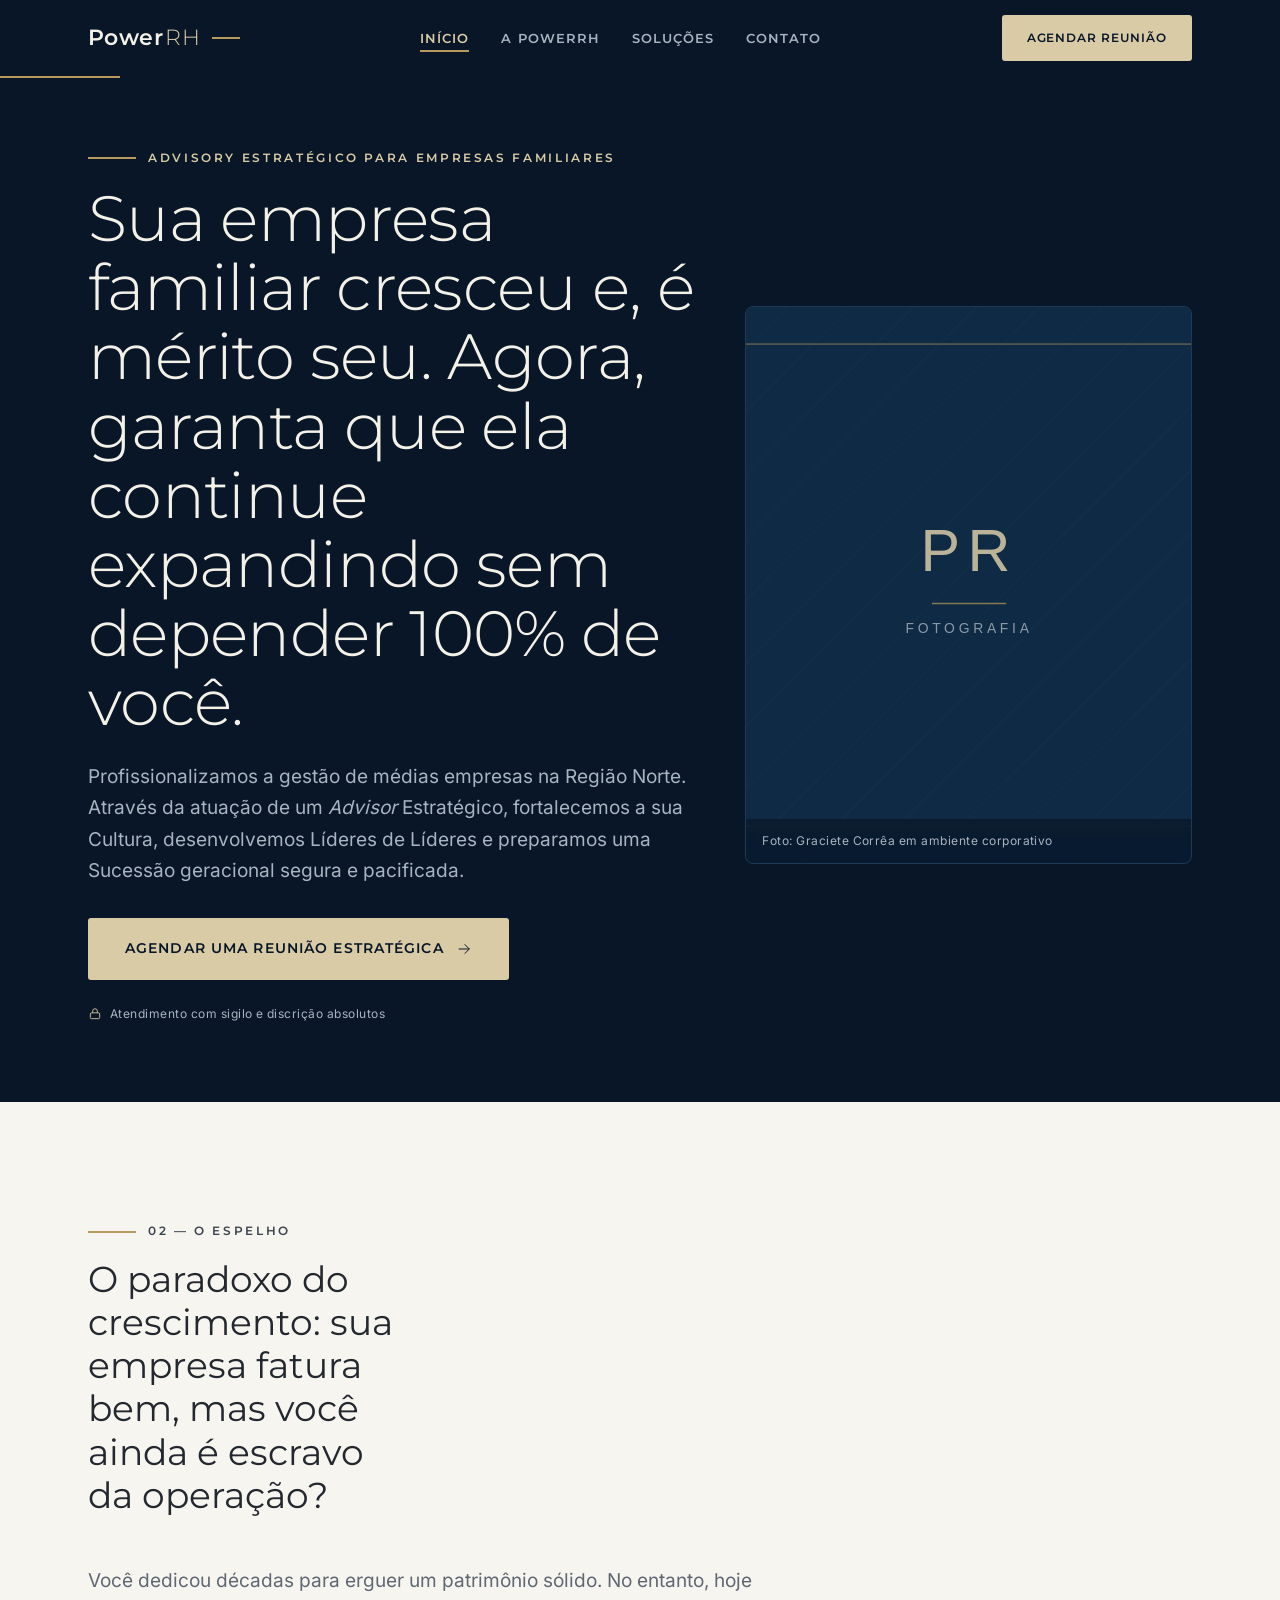
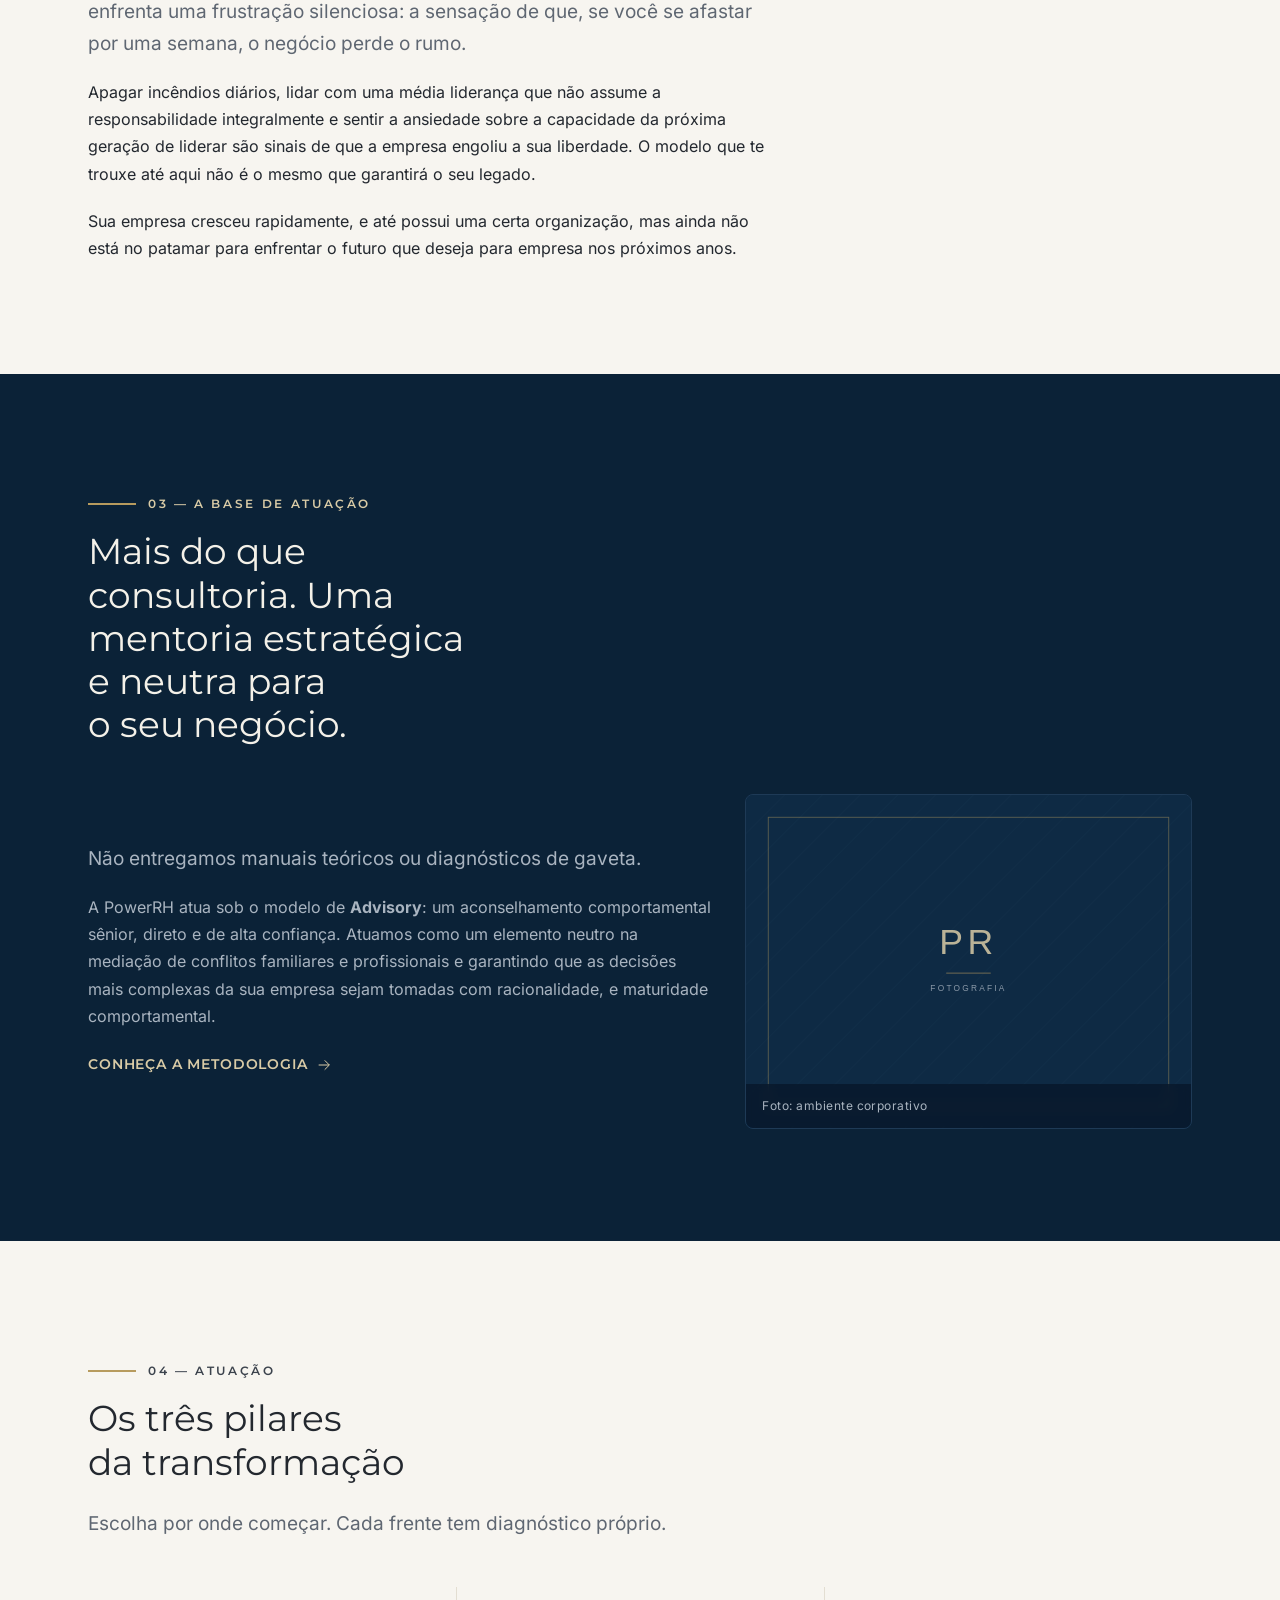
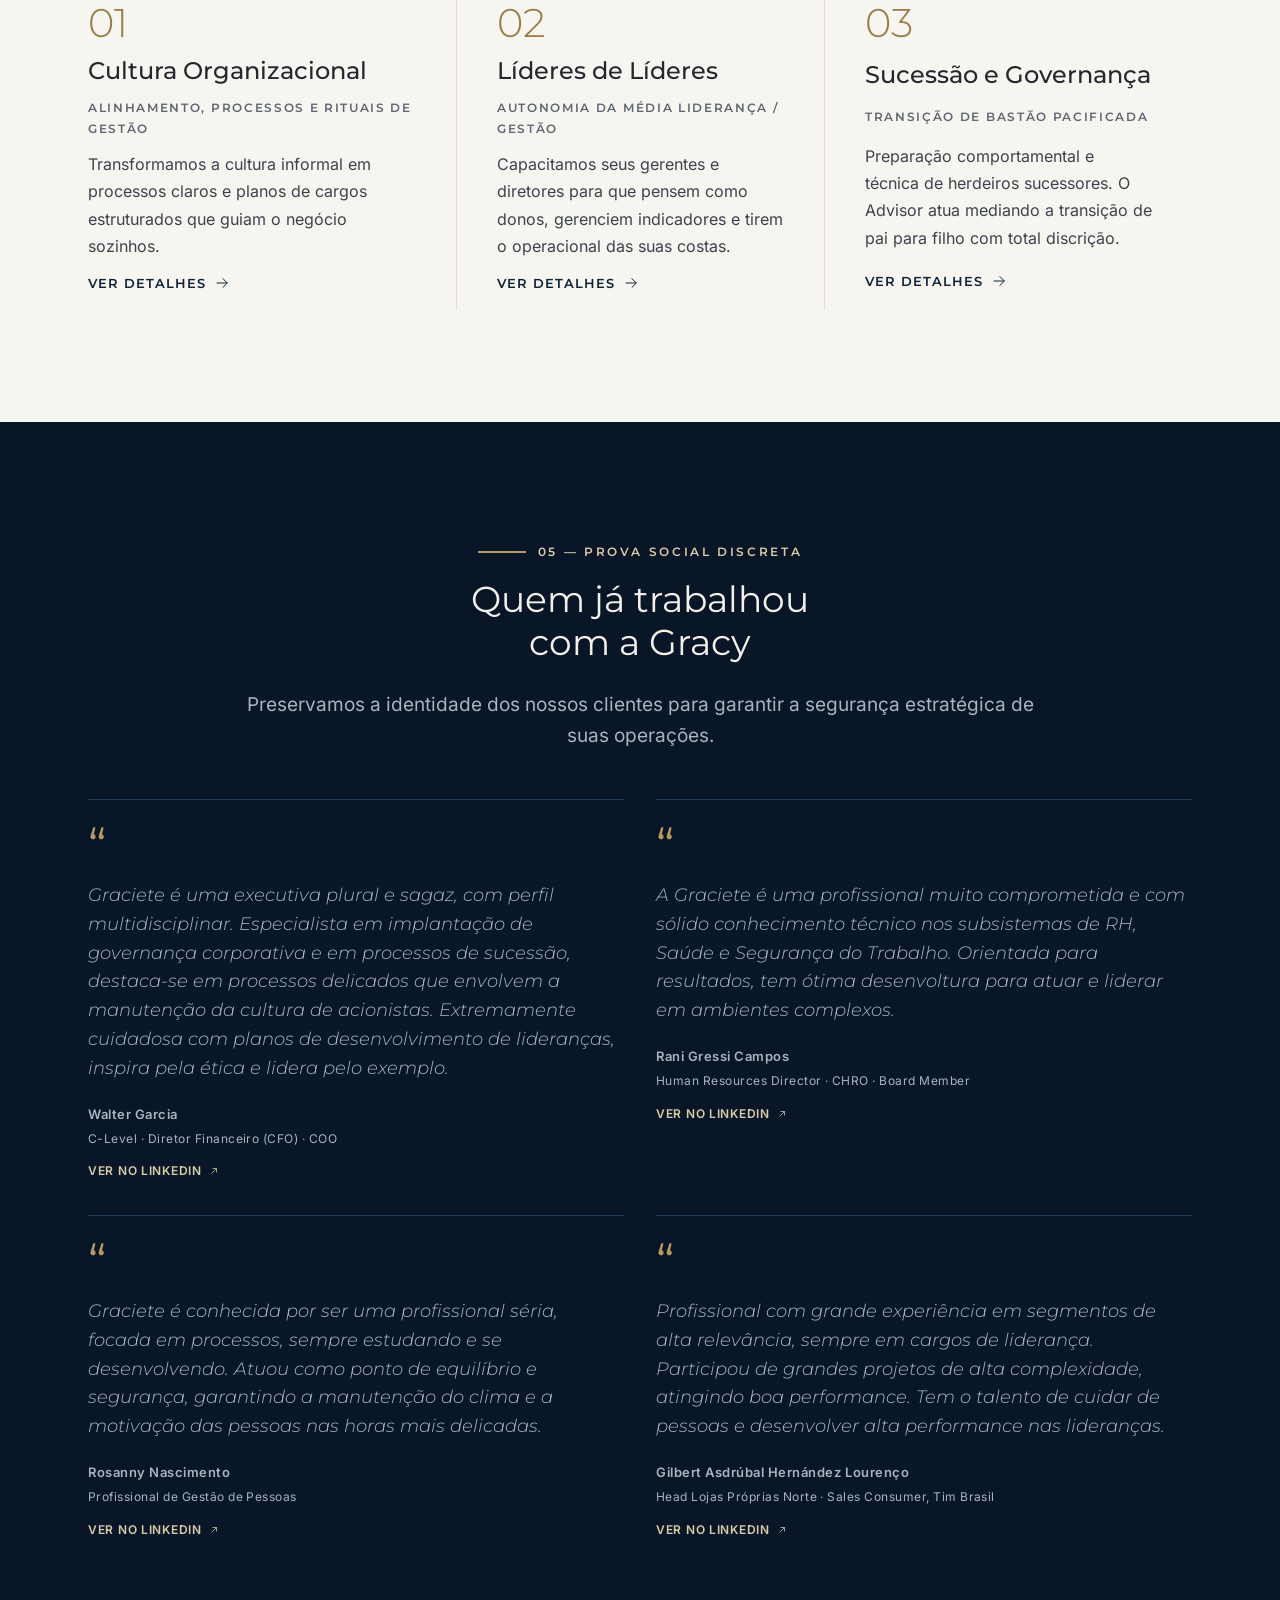
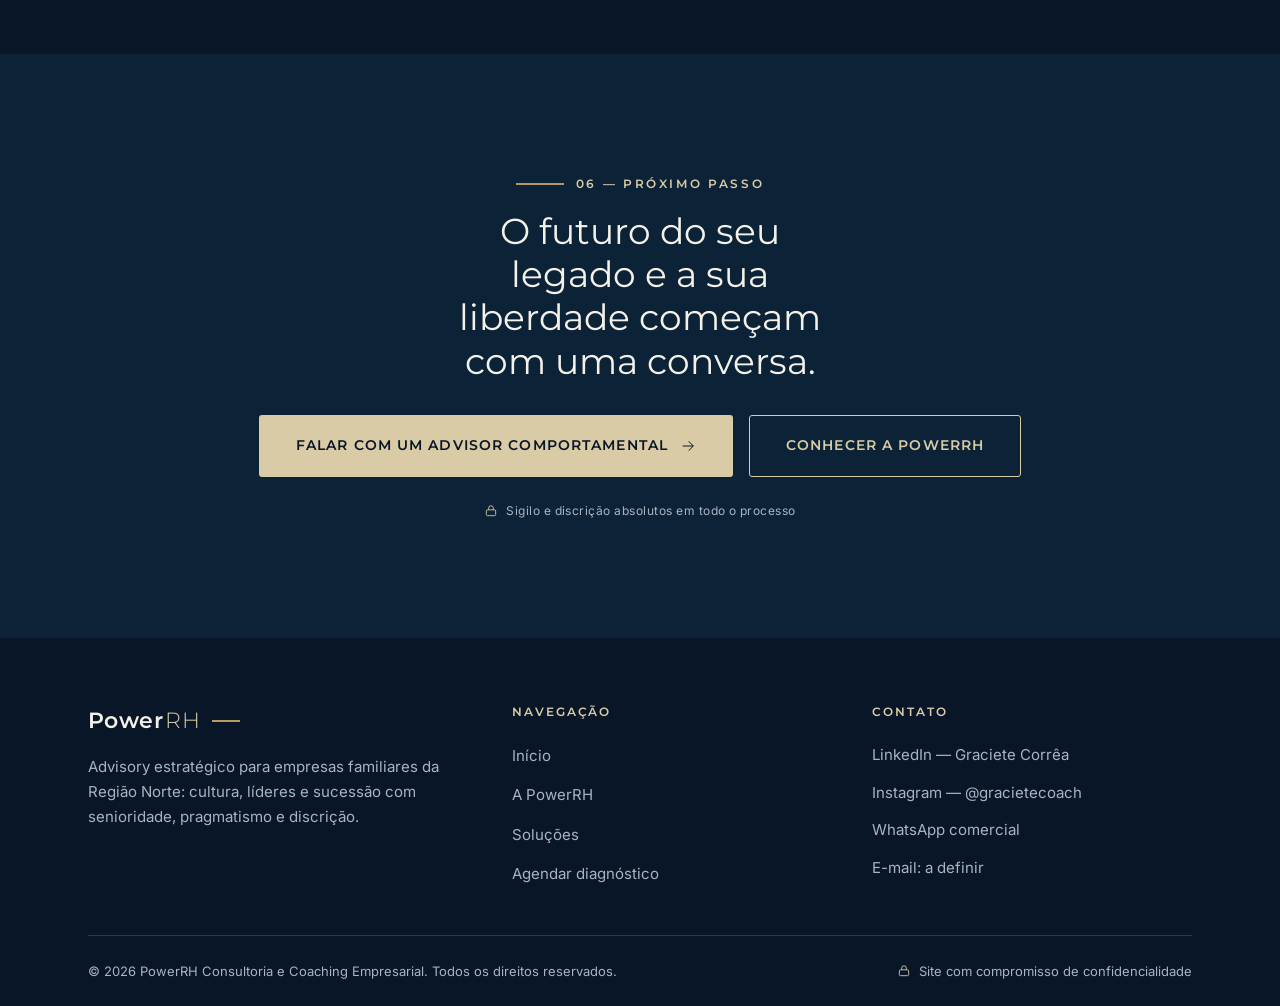
==== index.html @ 2099dff5 "Site PowerRH (Gracy): 4 páginas HTML/CSS/JS + design system + fontes auto-hospedadas" ====
<!DOCTYPE html>
<html lang="pt-BR">
<head>
  <meta charset="UTF-8">
  <meta name="viewport" content="width=device-width, initial-scale=1.0">
  <title>PowerRH Consultoria — Advisory estratégico para empresas familiares do Norte</title>
  <meta name="description" content="Profissionalizamos a gestão de médias empresas familiares na Região Norte: cultura organizacional, líderes de líderes e sucessão geracional segura. Agende uma Reunião Estratégica de Diagnóstico.">
  <meta property="og:type" content="website">
  <meta property="og:title" content="PowerRH Consultoria — Advisory estratégico para empresas familiares">
  <meta property="og:description" content="Sua empresa familiar cresceu. Mérito seu. Agora garanta que ela continue expandindo sem depender 100% de você.">
  <!-- TODO: og:image — usar URL absoluta da foto oficial quando a Gracy enviar o material -->
  <link rel="stylesheet" href="css/style.css">
  <link rel="icon" href="assets/foto-placeholder.svg" type="image/svg+xml">
  <!-- TODO: favicon oficial da PowerRH quando a Gracy enviar a logo -->
</head>
<body>
  <a class="skip-link" href="#conteudo">Pular para o conteúdo</a>

  <!-- ================= NAVBAR ================= -->
  <header class="navbar" id="navbar">
    <div class="container navbar__inner">
      <a href="index.html" class="wordmark" aria-label="PowerRH Consultoria — início">
        Power<span class="wordmark__suffix">RH</span><span class="wordmark__rule" aria-hidden="true"></span>
        <!-- TODO: substituir wordmark tipográfico pela logo oficial da PowerRH (SVG/PNG) -->
      </a>
      <nav aria-label="Navegação principal">
        <ul class="navbar__links">
          <li><a href="index.html" aria-current="page">Início</a></li>
          <li><a href="a-powerrh.html">A PowerRH</a></li>
          <li><a href="solucoes.html">Soluções</a></li>
          <li><a href="diagnostico.html">Contato</a></li>
        </ul>
      </nav>
      <a href="diagnostico.html" class="btn btn--primary-on-dark navbar__cta">Agendar reunião</a>
      <button class="navbar__toggle" aria-expanded="false" aria-controls="drawer" aria-label="Abrir menu">
        <svg viewBox="0 0 24 24" fill="none" stroke="currentColor" stroke-width="1.5" aria-hidden="true">
          <line x1="3" y1="7" x2="21" y2="7"/><line x1="3" y1="12" x2="21" y2="12"/><line x1="3" y1="17" x2="21" y2="17"/>
        </svg>
      </button>
    </div>
  </header>

  <!-- Drawer mobile -->
  <div class="drawer__overlay" id="drawer-overlay"></div>
  <aside class="drawer" id="drawer" aria-label="Menu mobile">
    <button class="drawer__close" aria-label="Fechar menu">
      <svg viewBox="0 0 24 24" fill="none" stroke="currentColor" stroke-width="1.5" aria-hidden="true">
        <line x1="5" y1="5" x2="19" y2="19"/><line x1="19" y1="5" x2="5" y2="19"/>
      </svg>
    </button>
    <nav aria-label="Navegação mobile">
      <ul>
        <li><a href="index.html" aria-current="page">Início</a></li>
        <li><a href="a-powerrh.html">A PowerRH</a></li>
        <li><a href="solucoes.html">Soluções</a></li>
        <li><a href="diagnostico.html">Contato</a></li>
      </ul>
    </nav>
    <a href="diagnostico.html" class="btn btn--primary-on-dark drawer__cta">Agendar uma Reunião Estratégica</a>
  </aside>

  <main id="conteudo">
    <!-- ================= 1. HERO ================= -->
    <section class="hero on-dark" aria-labelledby="hero-title">
      <div class="container">
        <div class="grid grid--7-5">
          <div>
            <p class="eyebrow reveal">Advisory estratégico para empresas familiares</p>
            <h1 class="display hero__title reveal" id="hero-title">Sua empresa familiar cresceu e, é mérito seu. Agora, garanta que ela continue expandindo sem depender 100% de você.</h1>
            <p class="hero__sub reveal">Profissionalizamos a gestão de médias empresas na Região Norte. Através da atuação de um <em>Advisor</em> Estratégico, fortalecemos a sua Cultura, desenvolvemos Líderes de Líderes e preparamos uma Sucessão geracional segura e pacificada.</p>
            <div class="hero__cta-row reveal">
              <a href="diagnostico.html" class="btn btn--primary">Agendar uma Reunião Estratégica
                <svg class="btn__arrow" width="16" height="16" viewBox="0 0 24 24" fill="none" stroke="currentColor" stroke-width="1.5" aria-hidden="true"><line x1="4" y1="12" x2="20" y2="12"/><polyline points="13 5 20 12 13 19"/></svg>
              </a>
            </div>
            <p class="hero__seal-note reveal">
              <svg viewBox="0 0 24 24" fill="none" stroke-width="1.5" aria-hidden="true"><rect x="4" y="10" width="16" height="10" rx="2"/><path d="M8 10V7a4 4 0 0 1 8 0v3"/></svg>
              Atendimento com sigilo e discrição absolutos
            </p>
          </div>
          <div class="reveal">
            <!-- TODO: foto real da Gracy em ambiente corporativo (retrato profissional, alta resolução) -->
            <figure class="photo-placeholder photo-placeholder--portrait">
              <img src="assets/foto-placeholder.svg" alt="Espaço reservado para a foto profissional da Graciete Corrêa">
              <figcaption class="photo-placeholder__caption">Foto: Graciete Corrêa em ambiente corporativo</figcaption>
            </figure>
          </div>
        </div>
      </div>
    </section>

    <!-- ================= 2. O ESPELHO ================= -->
    <section class="section section--light" aria-labelledby="espelho-title">
      <div class="container">
        <div class="section-header reveal">
          <p class="eyebrow">02 — O espelho</p>
          <h2 class="h2" id="espelho-title">O paradoxo do crescimento: sua empresa fatura bem, mas você ainda é escravo da operação?</h2>
        </div>
        <div class="prose reveal">
          <p class="lead">Você dedicou décadas para erguer um patrimônio sólido. No entanto, hoje enfrenta uma frustração silenciosa: a sensação de que, se você se afastar por uma semana, o negócio perde o rumo.</p>
          <p>Apagar incêndios diários, lidar com uma média liderança que não assume a responsabilidade integralmente e sentir a ansiedade sobre a capacidade da próxima geração de liderar são sinais de que a empresa engoliu a sua liberdade. O modelo que te trouxe até aqui não é o mesmo que garantirá o seu legado.</p>
          <p>Sua empresa cresceu rapidamente, e até possui uma certa organização, mas ainda não está no patamar para enfrentar o futuro que deseja para empresa nos próximos anos.</p>
        </div>
      </div>
    </section>

    <!-- ================= 3. O PAPEL DO ADVISOR ================= -->
    <section class="section section--dark on-dark" aria-labelledby="advisor-title">
      <div class="container">
        <div class="section-header reveal">
          <p class="eyebrow">03 — A base de atuação</p>
          <h2 class="h2" id="advisor-title">Mais do que consultoria. Uma mentoria estratégica e neutra para o seu negócio.</h2>
        </div>
        <div class="grid grid--7-5">
          <div class="prose reveal">
            <p class="lead">Não entregamos manuais teóricos ou diagnósticos de gaveta.</p>
            <p>A PowerRH atua sob o modelo de <strong>Advisory</strong>: um aconselhamento comportamental sênior, direto e de alta confiança. Atuamos como um elemento neutro na mediação de conflitos familiares e profissionais e garantindo que as decisões mais complexas da sua empresa sejam tomadas com racionalidade, e maturidade comportamental.</p>
            <p class="mt-32"><a href="a-powerrh.html#metodologia" class="link-arrow">Conheça a metodologia
              <svg width="16" height="16" viewBox="0 0 24 24" fill="none" stroke="currentColor" stroke-width="1.5" aria-hidden="true"><line x1="4" y1="12" x2="20" y2="12"/><polyline points="13 5 20 12 13 19"/></svg></a></p>
          </div>
          <div class="reveal">
            <!-- TODO: foto institucional (ambiente corporativo real e sóbrio — escritório, sala de reunião) -->
            <figure class="photo-placeholder">
              <img src="assets/foto-placeholder.svg" alt="Espaço reservado para fotografia de ambiente corporativo">
              <figcaption class="photo-placeholder__caption">Foto: ambiente corporativo</figcaption>
            </figure>
          </div>
        </div>
      </div>
    </section>

    <!-- ================= 4. OS TRÊS PILARES ================= -->
    <section class="section section--light" aria-labelledby="pilares-title">
      <div class="container">
        <div class="section-header reveal">
          <p class="eyebrow">04 — Atuação</p>
          <h2 class="h2" id="pilares-title">Os três pilares da transformação</h2>
          <p class="lead">Escolha por onde começar. Cada frente tem diagnóstico próprio.</p>
        </div>
        <div class="pillars reveal">
          <a class="pillar" href="solucoes.html#pilar-1">
            <span class="pillar__num" aria-hidden="true">01</span>
            <h3 class="h3 pillar__title">Cultura Organizacional</h3>
            <p class="pillar__subtitle">Alinhamento, processos e rituais de gestão</p>
            <p class="pillar__text">Transformamos a cultura informal em processos claros e planos de cargos estruturados que guiam o negócio sozinhos.</p>
            <span class="pillar__link">Ver detalhes
              <svg viewBox="0 0 24 24" fill="none" stroke="currentColor" stroke-width="1.5" aria-hidden="true"><line x1="4" y1="12" x2="20" y2="12"/><polyline points="13 5 20 12 13 19"/></svg></span>
          </a>
          <a class="pillar" href="solucoes.html#pilar-2">
            <span class="pillar__num" aria-hidden="true">02</span>
            <h3 class="h3 pillar__title">Líderes de Líderes</h3>
            <p class="pillar__subtitle">Autonomia da média liderança / gestão</p>
            <p class="pillar__text">Capacitamos seus gerentes e diretores para que pensem como donos, gerenciem indicadores e tirem o operacional das suas costas.</p>
            <span class="pillar__link">Ver detalhes
              <svg viewBox="0 0 24 24" fill="none" stroke="currentColor" stroke-width="1.5" aria-hidden="true"><line x1="4" y1="12" x2="20" y2="12"/><polyline points="13 5 20 12 13 19"/></svg></span>
          </a>
          <a class="pillar" href="solucoes.html#pilar-3">
            <span class="pillar__num" aria-hidden="true">03</span>
            <h3 class="h3 pillar__title">Sucessão e Governança</h3>
            <p class="pillar__subtitle">Transição de bastão pacificada</p>
            <p class="pillar__text">Preparação comportamental e técnica de herdeiros sucessores. O Advisor atua mediando a transição de pai para filho com total discrição.</p>
            <span class="pillar__link">Ver detalhes
              <svg viewBox="0 0 24 24" fill="none" stroke="currentColor" stroke-width="1.5" aria-hidden="true"><line x1="4" y1="12" x2="20" y2="12"/><polyline points="13 5 20 12 13 19"/></svg></span>
          </a>
        </div>
      </div>
    </section>

    <!-- ================= 5. PROVA SOCIAL DISCRETA ================= -->
    <section class="section section--darker on-dark" aria-labelledby="prova-title">
      <div class="container">
        <div class="section-header section-header--center reveal">
          <p class="eyebrow">05 — Prova social discreta</p>
          <h2 class="h2" id="prova-title">Quem já trabalhou com a Gracy</h2>
          <p class="lead">Preservamos a identidade dos nossos clientes para garantir a segurança estratégica de suas operações.</p>
        </div>
        <div class="testimonials reveal">
          <blockquote class="testimonial">
            <span class="testimonial__mark" aria-hidden="true">&ldquo;</span>
            <p class="testimonial__text">Graciete é uma executiva plural e sagaz, com perfil multidisciplinar. Especialista em implantação de governança corporativa e em processos de sucessão, destaca-se em processos delicados que envolvem a manutenção da cultura de acionistas. Extremamente cuidadosa com planos de desenvolvimento de lideranças, inspira pela ética e lidera pelo exemplo.</p>
            <footer>
              <p class="testimonial__author">Walter Garcia</p>
              <p class="testimonial__role">C-Level · Diretor Financeiro (CFO) · COO</p>
              <a class="testimonial__link" href="https://www.linkedin.com/in/walternavesgarcia/" target="_blank" rel="noopener">Ver no LinkedIn
                <svg width="12" height="12" viewBox="0 0 24 24" fill="none" stroke="currentColor" stroke-width="1.5" aria-hidden="true"><path d="M7 17L17 7M9 7h8v8"/></svg></a>
            </footer>
          </blockquote>
          <blockquote class="testimonial">
            <span class="testimonial__mark" aria-hidden="true">&ldquo;</span>
            <p class="testimonial__text">A Graciete é uma profissional muito comprometida e com sólido conhecimento técnico nos subsistemas de RH, Saúde e Segurança do Trabalho. Orientada para resultados, tem ótima desenvoltura para atuar e liderar em ambientes complexos.</p>
            <footer>
              <p class="testimonial__author">Rani Gressi Campos</p>
              <p class="testimonial__role">Human Resources Director · CHRO · Board Member</p>
              <a class="testimonial__link" href="https://www.linkedin.com/in/rani-gressi-campos/pt/" target="_blank" rel="noopener">Ver no LinkedIn
                <svg width="12" height="12" viewBox="0 0 24 24" fill="none" stroke="currentColor" stroke-width="1.5" aria-hidden="true"><path d="M7 17L17 7M9 7h8v8"/></svg></a>
            </footer>
          </blockquote>
          <blockquote class="testimonial">
            <span class="testimonial__mark" aria-hidden="true">&ldquo;</span>
            <p class="testimonial__text">Graciete é conhecida por ser uma profissional séria, focada em processos, sempre estudando e se desenvolvendo. Atuou como ponto de equilíbrio e segurança, garantindo a manutenção do clima e a motivação das pessoas nas horas mais delicadas.</p>
            <footer>
              <p class="testimonial__author">Rosanny Nascimento</p>
              <p class="testimonial__role">Profissional de Gestão de Pessoas</p>
              <a class="testimonial__link" href="https://www.linkedin.com/in/rosannynascimento/" target="_blank" rel="noopener">Ver no LinkedIn
                <svg width="12" height="12" viewBox="0 0 24 24" fill="none" stroke="currentColor" stroke-width="1.5" aria-hidden="true"><path d="M7 17L17 7M9 7h8v8"/></svg></a>
            </footer>
          </blockquote>
          <blockquote class="testimonial">
            <span class="testimonial__mark" aria-hidden="true">&ldquo;</span>
            <p class="testimonial__text">Profissional com grande experiência em segmentos de alta relevância, sempre em cargos de liderança. Participou de grandes projetos de alta complexidade, atingindo boa performance. Tem o talento de cuidar de pessoas e desenvolver alta performance nas lideranças.</p>
            <footer>
              <p class="testimonial__author">Gilbert Asdrúbal Hernández Lourenço</p>
              <p class="testimonial__role">Head Lojas Próprias Norte · Sales Consumer, Tim Brasil</p>
              <a class="testimonial__link" href="https://www.linkedin.com/in/gilbert-asdr%C3%BAbal-hern%C3%A1ndez-louren%C3%A7o-9a3354131/" target="_blank" rel="noopener">Ver no LinkedIn
                <svg width="12" height="12" viewBox="0 0 24 24" fill="none" stroke="currentColor" stroke-width="1.5" aria-hidden="true"><path d="M7 17L17 7M9 7h8v8"/></svg></a>
            </footer>
          </blockquote>
        </div>
        <!-- TODO: depoimentos usados com autorização da Gracy (confirmar no briefing quais podem ir ao ar) -->
      </div>
    </section>

    <!-- ================= 6. CTA FINAL ================= -->
    <section class="section section--dark on-dark" aria-labelledby="cta-title">
      <div class="container">
        <div class="cta-final reveal">
          <p class="eyebrow">06 — Próximo passo</p>
          <h2 class="h2" id="cta-title">O futuro do seu legado e a sua liberdade começam com uma conversa.</h2>
          <div class="cta-final__actions">
            <a href="diagnostico.html" class="btn btn--primary">Falar com um Advisor Comportamental
              <svg class="btn__arrow" width="16" height="16" viewBox="0 0 24 24" fill="none" stroke="currentColor" stroke-width="1.5" aria-hidden="true"><line x1="4" y1="12" x2="20" y2="12"/><polyline points="13 5 20 12 13 19"/></svg>
            </a>
            <a href="a-powerrh.html" class="btn btn--secondary">Conhecer a PowerRH</a>
          </div>
          <p class="cta-final__seal-note">
            <svg viewBox="0 0 24 24" fill="none" stroke-width="1.5" aria-hidden="true"><rect x="4" y="10" width="16" height="10" rx="2"/><path d="M8 10V7a4 4 0 0 1 8 0v3"/></svg>
            Sigilo e discrição absolutos em todo o processo
          </p>
        </div>
      </div>
    </section>
  </main>

  <!-- ================= FOOTER ================= -->
  <footer class="footer">
    <div class="container">
      <div class="footer__grid">
        <div class="footer__brand">
          <a href="index.html" class="wordmark" aria-label="PowerRH Consultoria — início">
            Power<span class="wordmark__suffix">RH</span><span class="wordmark__rule" aria-hidden="true"></span>
          </a>
          <p>Advisory estratégico para empresas familiares da Região Norte: cultura, líderes e sucessão com senioridade, pragmatismo e discrição.</p>
        </div>
        <nav aria-label="Navegação do rodapé">
          <p class="footer__title">Navegação</p>
          <ul class="footer__nav">
            <li><a href="index.html">Início</a></li>
            <li><a href="a-powerrh.html">A PowerRH</a></li>
            <li><a href="solucoes.html">Soluções</a></li>
            <li><a href="diagnostico.html">Agendar diagnóstico</a></li>
          </ul>
        </nav>
        <div>
          <p class="footer__title">Contato</p>
          <ul class="footer__contact">
            <li><a href="https://www.linkedin.com/in/gracietecorreacoach/" target="_blank" rel="noopener">LinkedIn — Graciete Corrêa</a></li>
            <li><a href="https://www.instagram.com/gracietecoach/" target="_blank" rel="noopener">Instagram — @gracietecoach</a></li>
            <!-- TODO: número do WhatsApp comercial da Gracy -->
            <li><a href="#" data-config-whatsapp>WhatsApp comercial</a></li>
            <!-- TODO: e-mail que recebe os contatos do site -->
            <li><a href="#" data-config-email>E-mail: a definir</a></li>
          </ul>
        </div>
      </div>
      <div class="footer__bottom">
        <p>© <span data-year>2026</span> PowerRH Consultoria e Coaching Empresarial. Todos os direitos reservados.</p>
        <p class="footer__seal-mini">
          <svg viewBox="0 0 24 24" fill="none" stroke-width="1.5" aria-hidden="true"><rect x="4" y="10" width="16" height="10" rx="2"/><path d="M8 10V7a4 4 0 0 1 8 0v3"/></svg>
          Site com compromisso de confidencialidade
        </p>
      </div>
    </div>
  </footer>

  <script src="js/main.js"></script>
</body>
</html>
---- css/style.css ----
/* ============================================================
   PowerRH Consultoria — Design System "Editorial Executiva Contemporânea"
   Tokens, tipografia, componentes e responsivo (mobile-first).
   Fontes auto-hospedadas em assets/fonts (sem dependência do Google Fonts).
   ============================================================ */

/* ---------- 0. Fontes locais (variáveis) ---------- */
@font-face {
  font-family: "Montserrat";
  font-style: normal;
  font-weight: 100 900;
  font-display: swap;
  src: url("../assets/fonts/montserrat-var-latin.woff2") format("woff2");
}
@font-face {
  font-family: "Montserrat";
  font-style: italic;
  font-weight: 100 900;
  font-display: swap;
  src: url("../assets/fonts/montserrat-italic-var-latin.woff2") format("woff2");
}
@font-face {
  font-family: "Inter";
  font-style: normal;
  font-weight: 100 900;
  font-display: swap;
  src: url("../assets/fonts/inter-var-latin.woff2") format("woff2");
}

/* ---------- 1. Tokens ---------- */
:root {
  --navy-900: #081627;
  --navy-800: #0b2237;
  --navy-700: #14304d;
  --navy-100: #dce4ec;

  --graphite-900: #23282f;
  --graphite-700: #3c434d;
  --graphite-500: #5f6772;

  --gold-600: #9a7e45;
  --gold-500: #b79b5e;
  --champagne-300: #d9cba6;

  --offwhite-50: #f7f5f0;
  --surface: #ffffff;
  --surface-dark: #0e2a44;

  --border: #e3ded2;
  --border-dark: #1e3a56;

  --success: #3e6b4f;
  --error: #a8443b;

  --on-dark: #f4f1e9;
  --on-dark-secondary: #a9b4c0;

  --font-display: "Montserrat", Arial, sans-serif;
  --font-body: "Inter", Arial, sans-serif;

  --radius-sm: 3px;
  --radius-md: 8px;
  --radius-lg: 12px;

  --shadow-sm: 0 1px 2px rgba(11, 34, 55, 0.06);
  --shadow-md: 0 2px 6px rgba(11, 34, 55, 0.06), 0 12px 32px rgba(11, 34, 55, 0.1);
  --shadow-lg: 0 4px 12px rgba(11, 34, 55, 0.08), 0 24px 64px rgba(11, 34, 55, 0.16);

  --ease: ease;
  --t-fast: 200ms;
  --t-med: 280ms;

  --container: 1200px;
  --gutter: 16px;
  --section-pad: 56px;
}

@media (min-width: 768px) {
  :root {
    --gutter: 24px;
    --section-pad: 72px;
  }
}

@media (min-width: 1024px) {
  :root {
    --gutter: 32px;
    --section-pad: 112px;
  }
}

/* ---------- 2. Reset / base ---------- */
*,
*::before,
*::after {
  box-sizing: border-box;
}

* {
  margin: 0;
}

html {
  scroll-behavior: smooth;
  -webkit-text-size-adjust: 100%;
}

body {
  font-family: var(--font-body);
  font-size: 16px;
  line-height: 1.7;
  color: var(--graphite-900);
  background: var(--offwhite-50);
  -webkit-font-smoothing: antialiased;
}

img,
svg {
  display: block;
  max-width: 100%;
}

a {
  color: inherit;
}

::selection {
  background: var(--gold-500);
  color: var(--navy-900);
}

/* Foco visível global: anel dourado + borda navy */
:focus-visible {
  outline: none;
  box-shadow: 0 0 0 3px rgba(183, 155, 94, 0.35);
  border-radius: var(--radius-sm);
}

.visually-hidden {
  position: absolute !important;
  width: 1px;
  height: 1px;
  padding: 0;
  margin: -1px;
  overflow: hidden;
  clip: rect(0 0 0 0);
  white-space: nowrap;
  border: 0;
}

.skip-link {
  position: absolute;
  left: 16px;
  top: -60px;
  z-index: 200;
  background: var(--navy-800);
  color: var(--on-dark);
  padding: 12px 20px;
  border-radius: var(--radius-sm);
  text-decoration: none;
  font-family: var(--font-display);
  font-size: 13px;
  font-weight: 600;
  transition: top var(--t-fast) var(--ease);
}

.skip-link:focus {
  top: 12px;
}

/* ---------- 3. Tipografia ---------- */
h1, h2, h3, h4 {
  font-family: var(--font-display);
  font-weight: 400;
  line-height: 1.2;
  color: var(--graphite-900);
  text-wrap: balance;
}

.display {
  font-size: clamp(2.5rem, 1.6rem + 4.5vw, 4rem); /* 40px -> 64px */
  font-weight: 300;
  line-height: 1.08;
  letter-spacing: -0.01em;
}

.h1 {
  font-size: clamp(2.125rem, 1.5rem + 3vw, 3rem); /* 34px -> 48px */
  line-height: 1.15;
  letter-spacing: -0.005em;
}

.h2 {
  font-size: clamp(1.75rem, 1.375rem + 1.9vw, 2.25rem); /* 28px -> 36px */
  max-width: 16ch;
}

.h3 {
  font-size: clamp(1.3125rem, 1.125rem + 0.9vw, 1.5rem); /* 21px -> 24px */
  font-weight: 500;
  line-height: 1.3;
}

.h4 {
  font-size: clamp(1.0625rem, 1rem + 0.3vw, 1.125rem); /* 17px -> 18px */
  font-weight: 600;
  line-height: 1.35;
  letter-spacing: 0.01em;
}

.lead {
  font-size: clamp(1.0625rem, 1rem + 0.6vw, 1.1875rem); /* 17px -> 19px */
  line-height: 1.65;
  color: var(--graphite-500);
  max-width: 68ch;
}

.small {
  font-size: 0.875rem;
  line-height: 1.6;
}

.caption {
  font-size: 0.75rem;
  font-weight: 500;
  line-height: 1.5;
  letter-spacing: 0.04em;
}

.quote {
  font-family: var(--font-display);
  font-style: italic;
  font-weight: 300;
  font-size: clamp(1.3125rem, 1.125rem + 0.9vw, 1.625rem); /* 21px -> 26px */
  line-height: 1.45;
}

.on-dark h1, .on-dark h2, .on-dark h3, .on-dark h4,
.on-dark .display, .on-dark .h1, .on-dark .h2, .on-dark .h3, .on-dark .h4 {
  color: var(--on-dark);
}

.on-dark .lead {
  color: var(--on-dark-secondary);
}

.on-dark p {
  color: var(--on-dark-secondary);
}

/* Eyebrow: em fundo claro usa grafite + detalhe dourado (regra de contraste);
   em fundo escuro usa champagne. */
.eyebrow {
  display: inline-flex;
  align-items: center;
  gap: 12px;
  font-family: var(--font-display);
  font-size: 0.6875rem; /* 11px */
  font-weight: 600;
  letter-spacing: 0.22em;
  text-transform: uppercase;
  color: var(--graphite-700);
  margin-bottom: 16px;
}

.eyebrow::before {
  content: "";
  width: 48px;
  height: 2px;
  background: var(--gold-500);
  flex: none;
}

.on-dark .eyebrow {
  color: var(--champagne-300);
}

@media (min-width: 768px) {
  .eyebrow {
    font-size: 0.75rem; /* 12px */
  }
}

/* ---------- 4. Layout ---------- */
.container {
  width: 100%;
  max-width: var(--container);
  margin-inline: auto;
  padding-inline: 20px;
}

@media (min-width: 768px) {
  .container {
    padding-inline: 32px;
  }
}

@media (min-width: 1024px) {
  .container {
    padding-inline: 48px;
  }
}

.section {
  padding-block: var(--section-pad);
}

.section--light {
  background: var(--offwhite-50);
}

.section--white {
  background: var(--surface);
}

.section--dark {
  background: var(--navy-800);
  color: var(--on-dark-secondary);
}

.section--darker {
  background: var(--navy-900);
  color: var(--on-dark-secondary);
}

.section--graphite {
  background: var(--graphite-900);
  color: var(--on-dark-secondary);
}

/* Hairline divisória com segmento dourado (assinatura visual) */
.hairline {
  border: 0;
  border-top: 1px solid var(--border);
  position: relative;
  margin: 0 0 40px;
}

.hairline::before {
  content: "";
  position: absolute;
  top: -1px;
  left: 0;
  width: 48px;
  height: 2px;
  background: var(--gold-500);
}

.on-dark .hairline {
  border-top-color: var(--border-dark);
}

/* Cabeçalho de seção */
.section-header {
  margin-bottom: 48px;
  max-width: 860px;
}

.section-header .h2 {
  margin-bottom: 24px;
}

.section-header--center {
  text-align: center;
  margin-inline: auto;
}

.section-header--center .eyebrow {
  justify-content: center;
}

.section-header--center .h2 {
  margin-inline: auto;
}

.section-header--center .lead {
  margin-inline: auto;
}

/* Grid editorial */
.grid {
  display: grid;
  gap: var(--gutter);
}

@media (min-width: 1024px) {
  .grid--7-5 {
    grid-template-columns: 7fr 5fr;
    align-items: center;
  }

  .grid--5-7 {
    grid-template-columns: 5fr 7fr;
    align-items: center;
  }

  .grid--3 {
    grid-template-columns: repeat(3, 1fr);
  }

  .grid--2 {
    grid-template-columns: repeat(2, 1fr);
  }
}

.prose {
  max-width: 68ch;
}

.prose p + p {
  margin-top: 1.25em;
}

/* ---------- 5. Botões ---------- */
.btn {
  display: inline-flex;
  align-items: center;
  justify-content: center;
  gap: 12px;
  min-height: 48px;
  padding: 18px 36px;
  font-family: var(--font-display);
  font-size: 0.875rem; /* 14px */
  font-weight: 600;
  letter-spacing: 0.08em;
  text-transform: uppercase;
  text-decoration: none;
  border-radius: var(--radius-sm);
  border: 1px solid transparent;
  cursor: pointer;
  position: relative;
  transition: background-color var(--t-med) var(--ease),
    color var(--t-med) var(--ease),
    border-color var(--t-med) var(--ease),
    transform var(--t-fast) var(--ease);
}

.btn:active {
  transform: scale(0.98);
}

.btn .btn__arrow {
  transition: transform var(--t-med) var(--ease);
}

.btn:hover .btn__arrow {
  transform: translateX(4px);
}

/* Primário: navy + off-white; hover escurece + detalhe dourado */
.btn--primary {
  background: var(--navy-800);
  color: var(--offwhite-50);
}

.btn--primary::after {
  content: "";
  position: absolute;
  left: 36px;
  right: 36px;
  bottom: 10px;
  height: 2px;
  background: var(--gold-500);
  transform: scaleX(0);
  transform-origin: left;
  transition: transform var(--t-med) var(--ease);
}

.btn--primary:hover {
  background: var(--navy-700);
}

.btn--primary:hover::after {
  transform: scaleX(1);
}

/* Primário sobre fundo escuro: champagne + navy */
.on-dark .btn--primary,
.btn--primary-on-dark {
  background: var(--champagne-300);
  color: var(--navy-900);
}

.on-dark .btn--primary::after,
.btn--primary-on-dark::after {
  background: var(--navy-800);
}

.on-dark .btn--primary:hover,
.btn--primary-on-dark:hover {
  background: var(--offwhite-50);
}

/* Secundário: outline */
.btn--secondary {
  background: transparent;
  border-color: var(--navy-800);
  color: var(--navy-800);
}

.btn--secondary:hover {
  background: var(--navy-800);
  color: var(--offwhite-50);
}

.on-dark .btn--secondary {
  border-color: var(--champagne-300);
  color: var(--champagne-300);
}

.on-dark .btn--secondary:hover {
  background: var(--champagne-300);
  color: var(--navy-900);
}

/* Link terciário com seta */
.link-arrow {
  display: inline-flex;
  align-items: center;
  gap: 8px;
  font-family: var(--font-display);
  font-size: 0.875rem;
  font-weight: 600;
  letter-spacing: 0.06em;
  text-transform: uppercase;
  text-decoration: none;
  color: var(--navy-800);
  padding-bottom: 4px;
  background: linear-gradient(var(--gold-500), var(--gold-500)) left bottom / 0% 2px no-repeat;
  transition: background-size var(--t-med) var(--ease);
}

.link-arrow:hover {
  background-size: 100% 2px;
}

.on-dark .link-arrow {
  color: var(--champagne-300);
}

/* ---------- 6. Navbar ---------- */
.navbar {
  position: fixed;
  inset: 0 0 auto 0;
  z-index: 100;
  height: 76px;
  transition: background-color var(--t-med) var(--ease), box-shadow var(--t-med) var(--ease);
}

.navbar__inner {
  height: 76px;
  display: flex;
  align-items: center;
  justify-content: space-between;
  gap: 24px;
}

/* Estado inicial: transparente, texto claro (heros são escuros) */
.navbar {
  color: var(--on-dark);
}

.navbar.scrolled {
  background: var(--navy-800);
  box-shadow: var(--shadow-sm);
  border-bottom: 1px solid var(--border-dark);
}

.wordmark {
  font-family: var(--font-display);
  font-size: 1.375rem;
  font-weight: 600;
  letter-spacing: 0.02em;
  text-decoration: none;
  color: var(--on-dark);
  display: inline-flex;
  align-items: baseline;
  gap: 2px;
}

.wordmark__suffix {
  color: var(--champagne-300);
  font-weight: 300;
}

.wordmark__rule {
  width: 28px;
  height: 2px;
  background: var(--gold-500);
  align-self: center;
  margin-left: 10px;
}

.navbar__links {
  display: none;
  list-style: none;
  padding: 0;
  align-items: center;
  gap: 32px;
}

.navbar__links a {
  font-family: var(--font-display);
  font-size: 0.8125rem; /* 13px */
  font-weight: 600;
  letter-spacing: 0.08em;
  text-transform: uppercase;
  text-decoration: none;
  color: var(--on-dark-secondary);
  padding: 8px 0;
  position: relative;
  transition: color var(--t-fast) var(--ease);
}

.navbar__links a::after {
  content: "";
  position: absolute;
  left: 0;
  right: 0;
  bottom: 2px;
  height: 2px;
  background: var(--gold-500);
  transform: scaleX(0);
  transform-origin: left;
  transition: transform var(--t-med) var(--ease);
}

.navbar__links a:hover {
  color: var(--on-dark);
}

.navbar__links a:hover::after,
.navbar__links a[aria-current="page"]::after {
  transform: scaleX(1);
}

.navbar__links a[aria-current="page"] {
  color: var(--champagne-300);
}

.navbar__cta {
  display: none;
}

@media (min-width: 1024px) {
  .navbar__links {
    display: flex;
  }

  .navbar__cta {
    display: inline-flex;
  }

  .navbar__cta.btn {
    min-height: 44px;
    padding: 12px 24px;
    font-size: 0.75rem;
  }
}

/* Hamburger (mobile) */
.navbar__toggle {
  display: inline-flex;
  align-items: center;
  justify-content: center;
  width: 48px;
  height: 48px;
  background: transparent;
  border: 0;
  cursor: pointer;
  color: var(--on-dark);
}

.navbar__toggle svg {
  width: 26px;
  height: 26px;
}

@media (min-width: 1024px) {
  .navbar__toggle {
    display: none;
  }
}

/* Drawer mobile */
.drawer {
  position: fixed;
  inset: 0 0 0 auto;
  width: min(340px, 88vw);
  background: var(--navy-900);
  z-index: 150;
  transform: translateX(100%);
  transition: transform 320ms var(--ease);
  display: flex;
  flex-direction: column;
  padding: 24px 32px 40px;
  border-left: 1px solid var(--border-dark);
}

.drawer.open {
  transform: translateX(0);
}

.drawer__close {
  align-self: flex-end;
  background: transparent;
  border: 0;
  color: var(--on-dark);
  width: 48px;
  height: 48px;
  cursor: pointer;
  display: inline-flex;
  align-items: center;
  justify-content: center;
}

.drawer__close svg {
  width: 24px;
  height: 24px;
}

.drawer nav ul {
  list-style: none;
  padding: 32px 0 0;
  display: flex;
  flex-direction: column;
  gap: 8px;
}

.drawer nav a {
  display: block;
  font-family: var(--font-display);
  font-size: 1.25rem;
  font-weight: 400;
  text-decoration: none;
  color: var(--on-dark);
  padding: 12px 0;
  border-bottom: 1px solid var(--border-dark);
}

.drawer nav a[aria-current="page"] {
  color: var(--champagne-300);
}

.drawer__cta {
  margin-top: 32px;
}

.drawer__overlay {
  position: fixed;
  inset: 0;
  z-index: 140;
  background: rgba(8, 22, 39, 0.72);
  opacity: 0;
  pointer-events: none;
  transition: opacity 320ms var(--ease);
}

.drawer__overlay.open {
  opacity: 1;
  pointer-events: auto;
}

/* ---------- 7. Hero ---------- */
.hero {
  background: var(--navy-900);
  color: var(--on-dark);
  padding: calc(76px + 64px) 0 72px;
  min-height: 88vh;
  display: flex;
  align-items: center;
  position: relative;
  overflow: hidden;
}

/* Linha dourada sutil no topo do hero (assinatura) */
.hero::before {
  content: "";
  position: absolute;
  top: 76px;
  left: 0;
  width: 120px;
  height: 2px;
  background: var(--gold-500);
}

.hero__title {
  margin: 0 0 24px;
}

.hero__sub {
  font-size: clamp(1.0625rem, 1rem + 0.6vw, 1.1875rem);
  line-height: 1.65;
  color: var(--on-dark-secondary);
  max-width: 56ch;
  margin-bottom: 32px;
}

.hero__cta-row {
  display: flex;
  flex-direction: column;
  gap: 16px;
}

@media (min-width: 768px) {
  .hero__cta-row {
    flex-direction: row;
    align-items: center;
  }
}

.hero__seal-note {
  display: inline-flex;
  align-items: center;
  gap: 8px;
  margin-top: 24px;
  font-size: 0.75rem;
  letter-spacing: 0.04em;
  color: var(--on-dark-secondary);
}

.hero__seal-note svg {
  width: 14px;
  height: 14px;
  stroke: var(--champagne-300);
  flex: none;
}

/* Placeholder de foto elegante (navy com padrão sutil) */
.photo-placeholder {
  position: relative;
  background: var(--surface-dark);
  border: 1px solid var(--border-dark);
  border-radius: var(--radius-md);
  overflow: hidden;
  aspect-ratio: 4 / 3;
}

.photo-placeholder--portrait {
  aspect-ratio: 4 / 5;
}

.photo-placeholder img {
  width: 100%;
  height: 100%;
  object-fit: cover;
}

.photo-placeholder__caption {
  position: absolute;
  left: 0;
  right: 0;
  bottom: 0;
  padding: 12px 16px;
  font-size: 0.75rem;
  letter-spacing: 0.04em;
  color: var(--on-dark-secondary);
  background: rgba(8, 22, 39, 0.72);
  backdrop-filter: blur(4px);
}

/* Header de página interna */
.page-header {
  background: var(--navy-900);
  color: var(--on-dark);
  padding: calc(76px + 64px) 0 64px;
  position: relative;
  overflow: hidden;
}

.page-header::before {
  content: "";
  position: absolute;
  top: 76px;
  left: 0;
  width: 120px;
  height: 2px;
  background: var(--gold-500);
}

.page-header .h1 {
  margin-bottom: 24px;
}

/* ---------- 8. Pilares (Home) ---------- */
.pillars {
  list-style: none;
  padding: 0;
  display: grid;
  gap: 0;
}

.pillar {
  padding: 40px 0;
  border-top: 1px solid var(--border);
  display: grid;
  gap: 12px;
  text-decoration: none;
  transition: background-color var(--t-med) var(--ease);
}

.pillar:last-child {
  border-bottom: 1px solid var(--border);
}

.pillar__num {
  font-family: var(--font-display);
  font-weight: 300;
  font-size: 2.5rem;
  line-height: 1;
  color: var(--gold-600);
}

.pillar__title {
  font-size: 1.5rem;
}

.pillar__subtitle {
  font-family: var(--font-display);
  font-size: 0.75rem;
  font-weight: 600;
  letter-spacing: 0.14em;
  text-transform: uppercase;
  color: var(--graphite-500);
}

.pillar__text {
  color: var(--graphite-700);
  max-width: 60ch;
}

.pillar__link {
  display: inline-flex;
  align-items: center;
  gap: 8px;
  font-family: var(--font-display);
  font-size: 0.8125rem;
  font-weight: 600;
  letter-spacing: 0.08em;
  text-transform: uppercase;
  color: var(--navy-800);
}

.pillar__link svg {
  width: 16px;
  height: 16px;
  transition: transform var(--t-med) var(--ease);
}

.pillar:hover .pillar__link svg {
  transform: translateX(4px);
}

@media (min-width: 1024px) {
  .pillars {
    grid-template-columns: repeat(3, 1fr);
  }

  .pillar {
    padding: 16px 40px 16px 0;
    border-top: 0;
    border-left: 1px solid var(--border);
    padding-left: 40px;
  }

  .pillar:first-child {
    border-left: 0;
    padding-left: 0;
  }

  .pillar:last-child {
    border-bottom: 0;
  }
}

/* ---------- 9. Cards de serviço (Soluções) ---------- */
.service-card {
  background: var(--surface);
  border: 1px solid var(--border);
  border-radius: var(--radius-md);
  padding: 40px;
  position: relative;
  transition: transform var(--t-med) var(--ease), box-shadow var(--t-med) var(--ease), border-top-color var(--t-med) var(--ease);
  border-top: 2px solid transparent;
}

.service-card:hover {
  transform: translateY(-4px);
  box-shadow: var(--shadow-md);
  border-top-color: var(--gold-500);
}

.service-card__num {
  font-family: var(--font-display);
  font-weight: 300;
  font-size: 2.5rem;
  line-height: 1;
  color: var(--gold-600);
  margin-bottom: 24px;
}

.service-card__title {
  margin-bottom: 8px;
}

.service-card__focus {
  font-family: var(--font-display);
  font-size: 0.8125rem;
  font-weight: 600;
  letter-spacing: 0.06em;
  color: var(--graphite-500);
  margin-bottom: 24px;
  line-height: 1.6;
}

.service-card__deliveries {
  list-style: none;
  padding: 0;
  display: flex;
  flex-direction: column;
  gap: 12px;
  margin-bottom: 32px;
}

.service-card__deliveries li {
  position: relative;
  padding-left: 24px;
  font-size: 0.9375rem;
  line-height: 1.6;
  color: var(--graphite-700);
}

.service-card__deliveries li::before {
  content: "—";
  position: absolute;
  left: 0;
  color: var(--gold-600);
  font-weight: 600;
}

@media (max-width: 767px) {
  .service-card {
    padding: 28px;
  }
}

/* Seção de pilar detalhada (Soluções) */
.pillar-detail {
  padding: 48px 0;
  border-top: 1px solid var(--border);
}

.pillar-detail:first-of-type {
  border-top: 0;
  padding-top: 0;
}

.pillar-detail__head {
  display: flex;
  align-items: baseline;
  gap: 24px;
  margin-bottom: 16px;
  flex-wrap: wrap;
}

.pillar-detail__num {
  font-family: var(--font-display);
  font-weight: 300;
  font-size: clamp(2.5rem, 2rem + 2.5vw, 3.5rem);
  line-height: 1;
  color: var(--gold-600);
}

.pillar-detail__cta {
  margin-top: 32px;
}

/* ---------- 10. Depoimentos ---------- */
.testimonials {
  display: grid;
  gap: var(--gutter);
}

@media (min-width: 1024px) {
  .testimonials {
    grid-template-columns: repeat(2, 1fr);
  }
}

.testimonial {
  border-top: 1px solid var(--border-dark);
  padding-top: 32px;
}

.testimonial__mark {
  font-family: var(--font-display);
  font-size: 3rem;
  line-height: 0.6;
  color: var(--gold-500);
  display: block;
  margin-bottom: 20px;
}

.testimonial__text {
  font-family: var(--font-display);
  font-style: italic;
  font-weight: 300;
  font-size: 1.125rem;
  line-height: 1.6;
  color: var(--on-dark);
  margin-bottom: 20px;
}

.testimonial__author {
  font-size: 0.8125rem;
  font-weight: 600;
  letter-spacing: 0.04em;
  color: var(--on-dark);
}

.testimonial__role {
  font-size: 0.75rem;
  letter-spacing: 0.04em;
  color: var(--on-dark-secondary);
  margin-top: 4px;
}

.testimonial__link {
  display: inline-flex;
  align-items: center;
  gap: 6px;
  margin-top: 12px;
  font-size: 0.75rem;
  font-weight: 600;
  letter-spacing: 0.06em;
  text-transform: uppercase;
  color: var(--champagne-300);
  text-decoration: none;
}

.testimonial__link:hover {
  text-decoration: underline;
  text-decoration-color: var(--gold-500);
  text-underline-offset: 4px;
}

/* ---------- 11. Faixa de autoridade (números) ---------- */
.authority-band {
  background: var(--navy-900);
  border-top: 1px solid var(--border-dark);
  border-bottom: 1px solid var(--border-dark);
}

.authority-band__grid {
  display: grid;
  gap: 32px;
  padding-block: 56px;
}

@media (min-width: 768px) {
  .authority-band__grid {
    grid-template-columns: repeat(2, 1fr);
  }
}

@media (min-width: 1024px) {
  .authority-band__grid {
    grid-template-columns: repeat(4, 1fr);
  }
}

.authority-item__num {
  font-family: var(--font-display);
  font-weight: 300;
  font-size: clamp(2.25rem, 1.75rem + 2.5vw, 3rem);
  line-height: 1;
  color: var(--champagne-300);
  margin-bottom: 12px;
}

.authority-item__label {
  font-family: var(--font-display);
  font-size: 0.75rem;
  font-weight: 600;
  letter-spacing: 0.1em;
  text-transform: uppercase;
  color: var(--on-dark-secondary);
  line-height: 1.6;
}

/* ---------- 12. Valores / listas editoriais ---------- */
.value-list {
  list-style: none;
  padding: 0;
  display: flex;
  flex-direction: column;
}

.value-list__item {
  padding: 28px 0;
  border-top: 1px solid var(--border);
  display: grid;
  gap: 8px;
}

.value-list__item:last-child {
  border-bottom: 1px solid var(--border);
}

@media (min-width: 768px) {
  .value-list__item {
    grid-template-columns: 280px 1fr;
    gap: 32px;
    align-items: baseline;
  }
}

.value-list__title {
  font-family: var(--font-display);
  font-size: 1.0625rem;
  font-weight: 600;
  color: var(--navy-800);
}

.value-list__text {
  color: var(--graphite-700);
  max-width: 60ch;
}

/* Bloco de citação institucional (visão/missão) */
.statement {
  border-left: 2px solid var(--gold-500);
  padding-left: 32px;
  margin-bottom: 40px;
}

.statement__label {
  font-family: var(--font-display);
  font-size: 0.75rem;
  font-weight: 600;
  letter-spacing: 0.2em;
  text-transform: uppercase;
  color: var(--graphite-500);
  margin-bottom: 12px;
}

.statement__text {
  font-family: var(--font-display);
  font-style: italic;
  font-weight: 300;
  font-size: clamp(1.125rem, 1rem + 0.8vw, 1.375rem);
  line-height: 1.55;
  color: var(--graphite-900);
  max-width: 62ch;
}

/* Metodologia: passos numerados */
.steps {
  list-style: none;
  padding: 0;
  display: grid;
  gap: 0;
  counter-reset: step;
}

.step {
  padding: 32px 0;
  border-top: 1px solid var(--border);
  display: grid;
  grid-template-columns: 64px 1fr;
  gap: 24px;
  align-items: start;
}

.step:last-child {
  border-bottom: 1px solid var(--border);
}

.step__num {
  font-family: var(--font-display);
  font-weight: 300;
  font-size: 2rem;
  line-height: 1;
  color: var(--gold-600);
}

.step__title {
  margin-bottom: 8px;
}

.step__text {
  color: var(--graphite-700);
  max-width: 60ch;
}

/* Credenciais (bio) */
.credentials {
  list-style: none;
  padding: 0;
  display: flex;
  flex-direction: column;
  gap: 12px;
  margin-top: 24px;
}

.credentials li {
  position: relative;
  padding-left: 24px;
  color: var(--graphite-700);
}

.credentials li::before {
  content: "—";
  position: absolute;
  left: 0;
  color: var(--gold-600);
  font-weight: 600;
}

.social-links {
  display: flex;
  gap: 16px;
  margin-top: 24px;
  flex-wrap: wrap;
}

.social-links a {
  display: inline-flex;
  align-items: center;
  gap: 8px;
  font-family: var(--font-display);
  font-size: 0.8125rem;
  font-weight: 600;
  letter-spacing: 0.06em;
  text-transform: uppercase;
  text-decoration: none;
  color: var(--navy-800);
  padding: 10px 0;
}

.social-links a svg {
  width: 18px;
  height: 18px;
}

.social-links a:hover {
  color: var(--gold-600);
}

.on-dark .social-links a {
  color: var(--champagne-300);
}

/* ---------- 13. Selo de confidencialidade ---------- */
.seal {
  border: 1px solid var(--champagne-300);
  background: #fbf9f4;
  border-radius: var(--radius-md);
  padding: 24px;
  display: grid;
  grid-template-columns: 40px 1fr;
  gap: 16px;
  align-items: start;
}

.seal__icon {
  width: 40px;
  height: 40px;
  border: 1px solid var(--gold-500);
  border-radius: 50%;
  display: inline-flex;
  align-items: center;
  justify-content: center;
  flex: none;
}

.seal__icon svg {
  width: 18px;
  height: 18px;
  stroke: var(--gold-600);
  fill: none;
  stroke-width: 1.5;
}

.seal__title {
  font-family: var(--font-display);
  font-size: 0.8125rem;
  font-weight: 600;
  letter-spacing: 0.1em;
  text-transform: uppercase;
  color: var(--navy-800);
  margin-bottom: 8px;
}

.seal__text {
  font-size: 0.875rem;
  line-height: 1.6;
  color: var(--graphite-700);
}

.on-dark .seal {
  border-color: var(--border-dark);
  background: var(--surface-dark);
}

.on-dark .seal__title {
  color: var(--on-dark);
}

.on-dark .seal__text {
  color: var(--on-dark-secondary);
}

/* ---------- 14. Formulário ---------- */
.form {
  display: grid;
  gap: 24px;
}

@media (min-width: 768px) {
  .form__row {
    display: grid;
    grid-template-columns: 1fr 1fr;
    gap: 24px;
  }
}

.field__label {
  display: block;
  font-family: var(--font-display);
  font-size: 0.75rem;
  font-weight: 600;
  letter-spacing: 0.08em;
  text-transform: uppercase;
  color: var(--graphite-700);
  margin-bottom: 8px;
}

.field__label .required {
  color: var(--error);
}

.field__input {
  width: 100%;
  background: var(--surface);
  border: 1px solid var(--border);
  border-radius: var(--radius-sm);
  padding: 16px;
  font-family: var(--font-body);
  font-size: 16px; /* evita zoom no iOS */
  line-height: 1.5;
  color: var(--graphite-900);
  transition: border-color var(--t-fast) var(--ease), box-shadow var(--t-fast) var(--ease);
}

.field__input::placeholder {
  color: var(--graphite-500);
  opacity: 0.6;
}

.field__input:focus {
  outline: none;
  border-color: var(--navy-800);
  box-shadow: 0 0 0 3px rgba(183, 155, 94, 0.25);
}

.field--error .field__input {
  border-color: var(--error);
}

.field__error {
  display: none;
  font-size: 0.875rem;
  color: var(--error);
  margin-top: 8px;
}

.field--error .field__error {
  display: block;
}

/* Radios estilizados (botões-seleção) */
.radio-cards {
  display: grid;
  gap: 12px;
  border: 0;
  padding: 0;
  margin: 0;
}

.radio-cards legend {
  padding: 0;
  margin-bottom: 8px;
}

.radio-card {
  display: block;
  cursor: pointer;
}

.radio-card__box {
  display: flex;
  align-items: center;
  gap: 16px;
  border: 1px solid var(--border);
  border-radius: var(--radius-sm);
  background: var(--surface);
  padding: 16px 20px;
  font-size: 0.9375rem;
  font-weight: 500;
  color: var(--graphite-700);
  transition: border-color var(--t-fast) var(--ease), background-color var(--t-fast) var(--ease), box-shadow var(--t-fast) var(--ease);
  min-height: 56px;
}

.radio-card__box::before {
  content: "";
  width: 14px;
  height: 14px;
  border-radius: 50%;
  border: 2px solid var(--border);
  flex: none;
  transition: border-color var(--t-fast) var(--ease), background-color var(--t-fast) var(--ease);
}

.radio-card:hover .radio-card__box {
  border-color: var(--navy-800);
}

.radio-card__input:checked + .radio-card__box {
  border: 2px solid var(--navy-800);
  background: #eff3f7;
  padding: 15px 19px; /* compensa a borda de 2px */
  color: var(--graphite-900);
}

.radio-card__input:checked + .radio-card__box::before {
  border-color: var(--gold-600);
  background: var(--gold-500);
  box-shadow: inset 0 0 0 2px #eff3f7;
}

.radio-card__input:focus-visible + .radio-card__box {
  box-shadow: 0 0 0 3px rgba(183, 155, 94, 0.35);
}

/* Checkbox LGPD */
.consent {
  display: grid;
  grid-template-columns: 24px 1fr;
  gap: 12px;
  align-items: start;
  cursor: pointer;
  font-size: 0.875rem;
  line-height: 1.6;
  color: var(--graphite-700);
}

.consent__input {
  width: 24px;
  height: 24px;
  margin-top: 2px;
  accent-color: var(--navy-800);
  cursor: pointer;
}

.field--error .consent {
  color: var(--error);
}

/* Botão com loading */
.btn--loading {
  pointer-events: none;
  opacity: 0.85;
}

.btn__spinner {
  display: none;
  width: 16px;
  height: 16px;
  border: 2px solid rgba(183, 155, 94, 0.3);
  border-top-color: var(--gold-500);
  border-radius: 50%;
  animation: spin 0.8s linear infinite;
}

.btn--loading .btn__spinner {
  display: inline-block;
}

.btn--loading .btn__arrow {
  display: none;
}

@keyframes spin {
  to {
    transform: rotate(360deg);
  }
}

/* Botão de envio: full-width no mobile, largura automática no desktop */
.form__submit {
  width: 100%;
}

@media (min-width: 768px) {
  .form__submit {
    width: auto;
  }
}

/* Alerta de falha no envio */
.form-alert {
  border: 1px solid var(--error);
  border-radius: var(--radius-sm);
  padding: 16px;
  margin-bottom: 24px;
  font-size: 0.875rem;
  color: var(--error);
  background: #faf3f2;
}

/* Painel de sucesso */
.form-success {
  border: 1px solid var(--border);
  border-radius: var(--radius-lg);
  background: var(--surface);
  padding: 48px 40px;
  text-align: center;
  box-shadow: var(--shadow-md);
}

.form-success__icon {
  width: 64px;
  height: 64px;
  margin: 0 auto 24px;
  border: 2px solid var(--gold-500);
  border-radius: 50%;
  display: flex;
  align-items: center;
  justify-content: center;
}

.form-success__icon svg {
  width: 28px;
  height: 28px;
  stroke: var(--gold-600);
  fill: none;
  stroke-width: 2;
}

.form-success h2 {
  margin-bottom: 16px;
}

.form-success p {
  color: var(--graphite-700);
  max-width: 52ch;
  margin: 0 auto 12px;
}

/* ---------- 15. CTA final ---------- */
.cta-final {
  text-align: center;
}

.cta-final .h2 {
  margin: 0 auto 24px;
}

.cta-final .eyebrow {
  justify-content: center;
}

.cta-final__actions {
  display: flex;
  flex-direction: column;
  gap: 16px;
  align-items: center;
  margin-top: 32px;
}

@media (min-width: 768px) {
  .cta-final__actions {
    flex-direction: row;
    justify-content: center;
  }
}

.cta-final__seal-note {
  margin-top: 24px;
  display: inline-flex;
  align-items: center;
  gap: 8px;
  font-size: 0.75rem;
  letter-spacing: 0.04em;
  color: var(--on-dark-secondary);
}

.cta-final__seal-note svg {
  width: 14px;
  height: 14px;
  stroke: var(--champagne-300);
}

/* ---------- 16. Footer ---------- */
.footer {
  background: var(--navy-900);
  color: var(--on-dark-secondary);
  padding: 64px 0 0;
}

.footer__grid {
  display: grid;
  gap: 40px;
  padding-bottom: 48px;
}

@media (min-width: 768px) {
  .footer__grid {
    grid-template-columns: 1.2fr 1fr 1fr;
  }
}

.footer__brand p {
  font-size: 0.9375rem;
  line-height: 1.65;
  max-width: 40ch;
  margin-top: 16px;
}

.footer__title {
  font-family: var(--font-display);
  font-size: 0.75rem;
  font-weight: 600;
  letter-spacing: 0.16em;
  text-transform: uppercase;
  color: var(--champagne-300);
  margin-bottom: 20px;
}

.footer__nav {
  list-style: none;
  padding: 0;
  display: flex;
  flex-direction: column;
  gap: 12px;
}

.footer__nav a {
  font-size: 0.9375rem;
  text-decoration: none;
  color: var(--on-dark-secondary);
  transition: color var(--t-fast) var(--ease);
}

.footer__nav a:hover {
  color: var(--champagne-300);
}

.footer__contact {
  list-style: none;
  padding: 0;
  display: flex;
  flex-direction: column;
  gap: 12px;
  font-size: 0.9375rem;
}

.footer__contact a {
  color: var(--on-dark-secondary);
  text-decoration: none;
}

.footer__contact a:hover {
  color: var(--champagne-300);
}

.footer__bottom {
  border-top: 1px solid var(--border-dark);
  padding: 24px 0;
  display: flex;
  flex-direction: column;
  gap: 12px;
  font-size: 0.8125rem;
}

@media (min-width: 768px) {
  .footer__bottom {
    flex-direction: row;
    justify-content: space-between;
    align-items: center;
  }
}

.footer__seal-mini {
  display: inline-flex;
  align-items: center;
  gap: 8px;
}

.footer__seal-mini svg {
  width: 14px;
  height: 14px;
  stroke: var(--champagne-300);
}

/* ---------- 17. Reveal on scroll ---------- */
.reveal {
  opacity: 0;
  transform: translateY(16px);
  transition: opacity 600ms var(--ease), transform 600ms var(--ease);
}

.reveal.visible {
  opacity: 1;
  transform: none;
}

@media (prefers-reduced-motion: reduce) {
  html {
    scroll-behavior: auto;
  }

  .reveal {
    opacity: 1;
    transform: none;
    transition: none;
  }

  *,
  *::before,
  *::after {
    animation-duration: 0.01ms !important;
    transition-duration: 0.01ms !important;
  }
}

/* ---------- 18. Utilidades ---------- */
.mt-16 { margin-top: 16px; }
.mt-24 { margin-top: 24px; }
.mt-32 { margin-top: 32px; }
.mt-48 { margin-top: 48px; }

.text-center { text-align: center; }

.divider-gold {
  width: 48px;
  height: 2px;
  background: var(--gold-500);
  border: 0;
  margin: 0 0 24px;
}
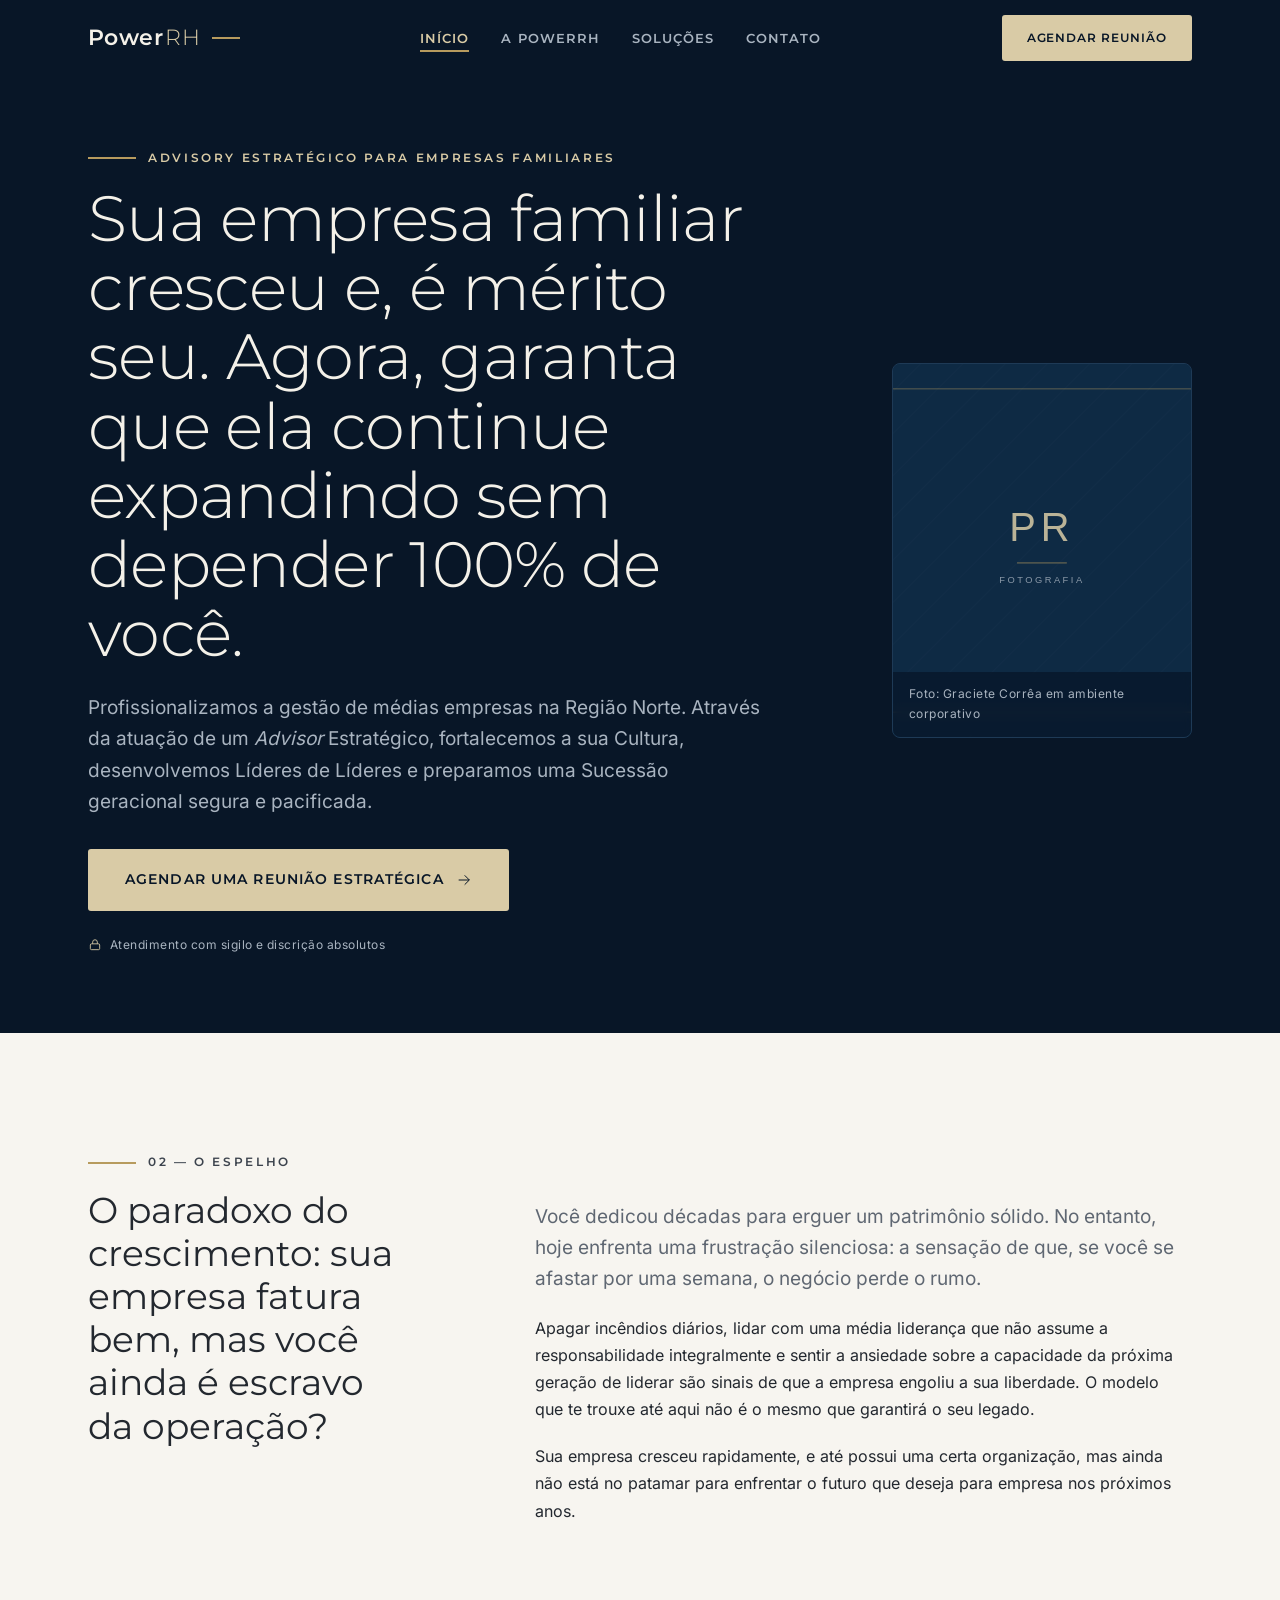
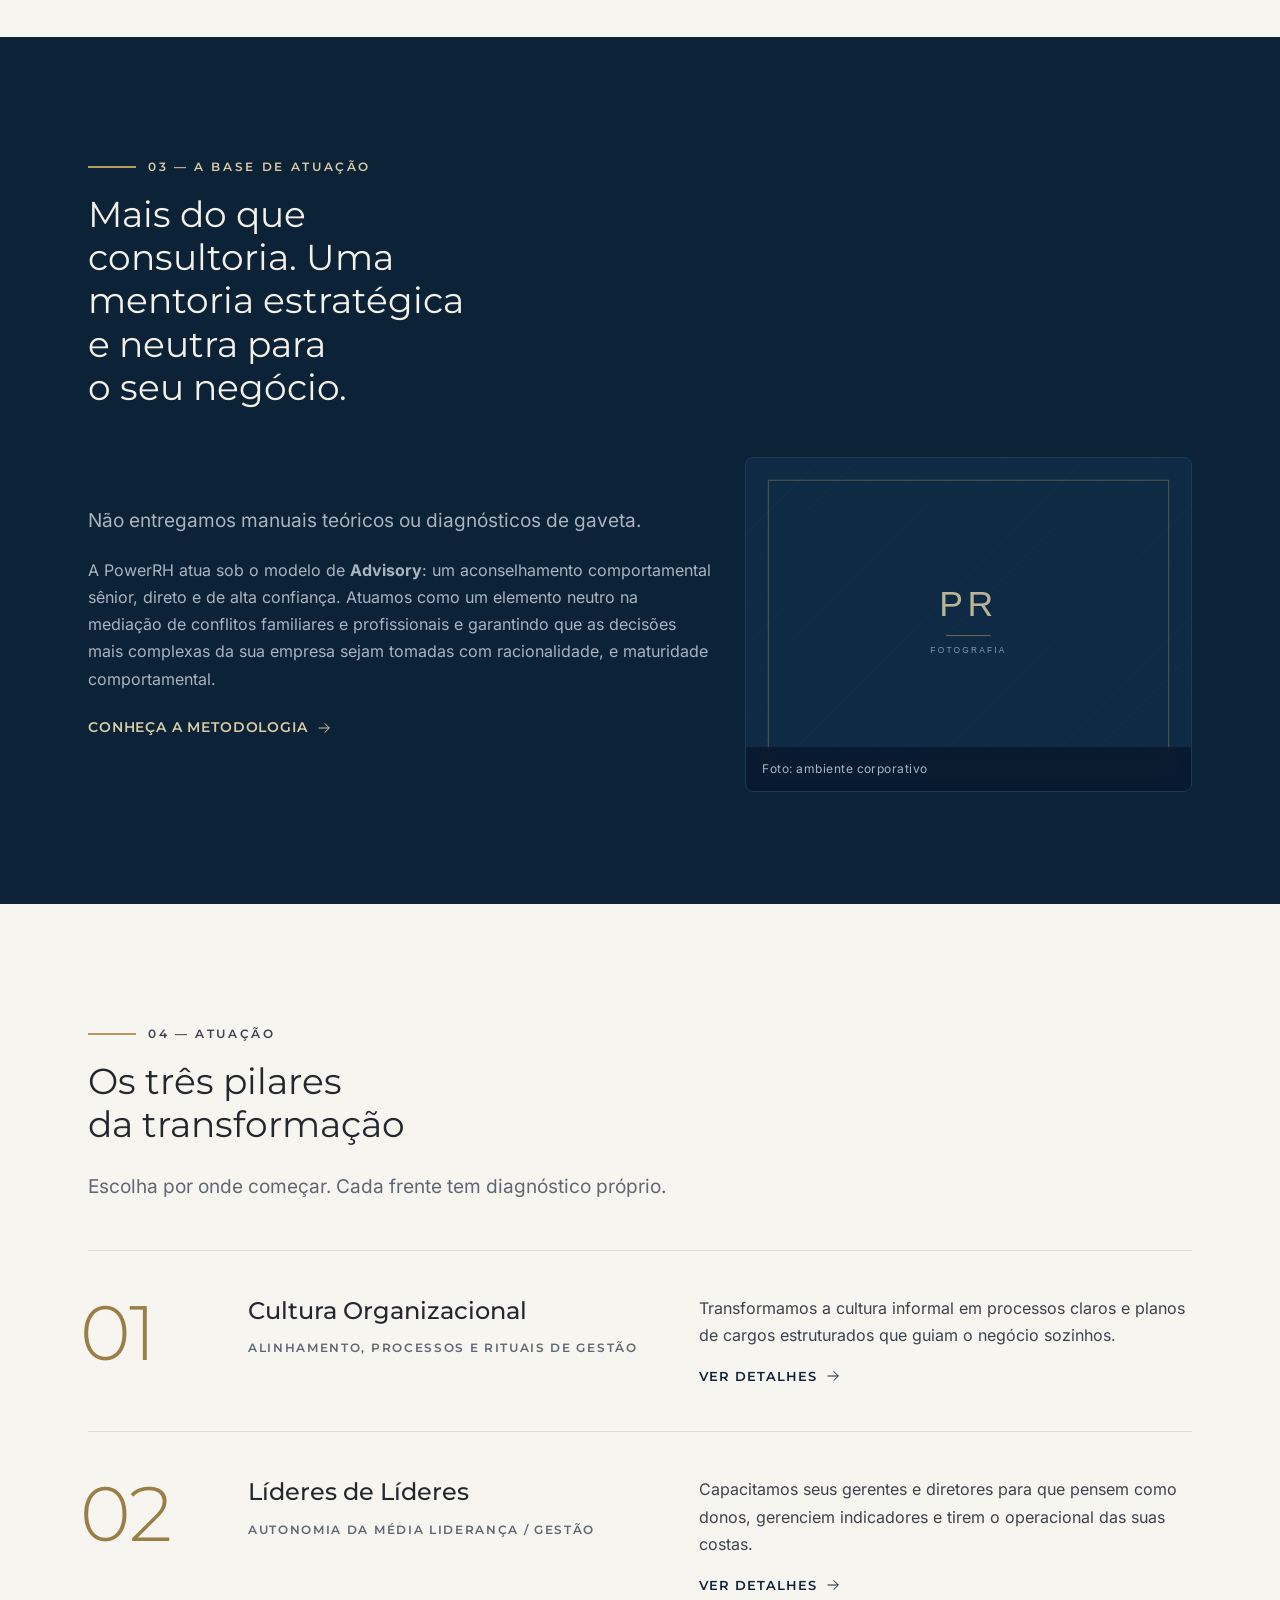
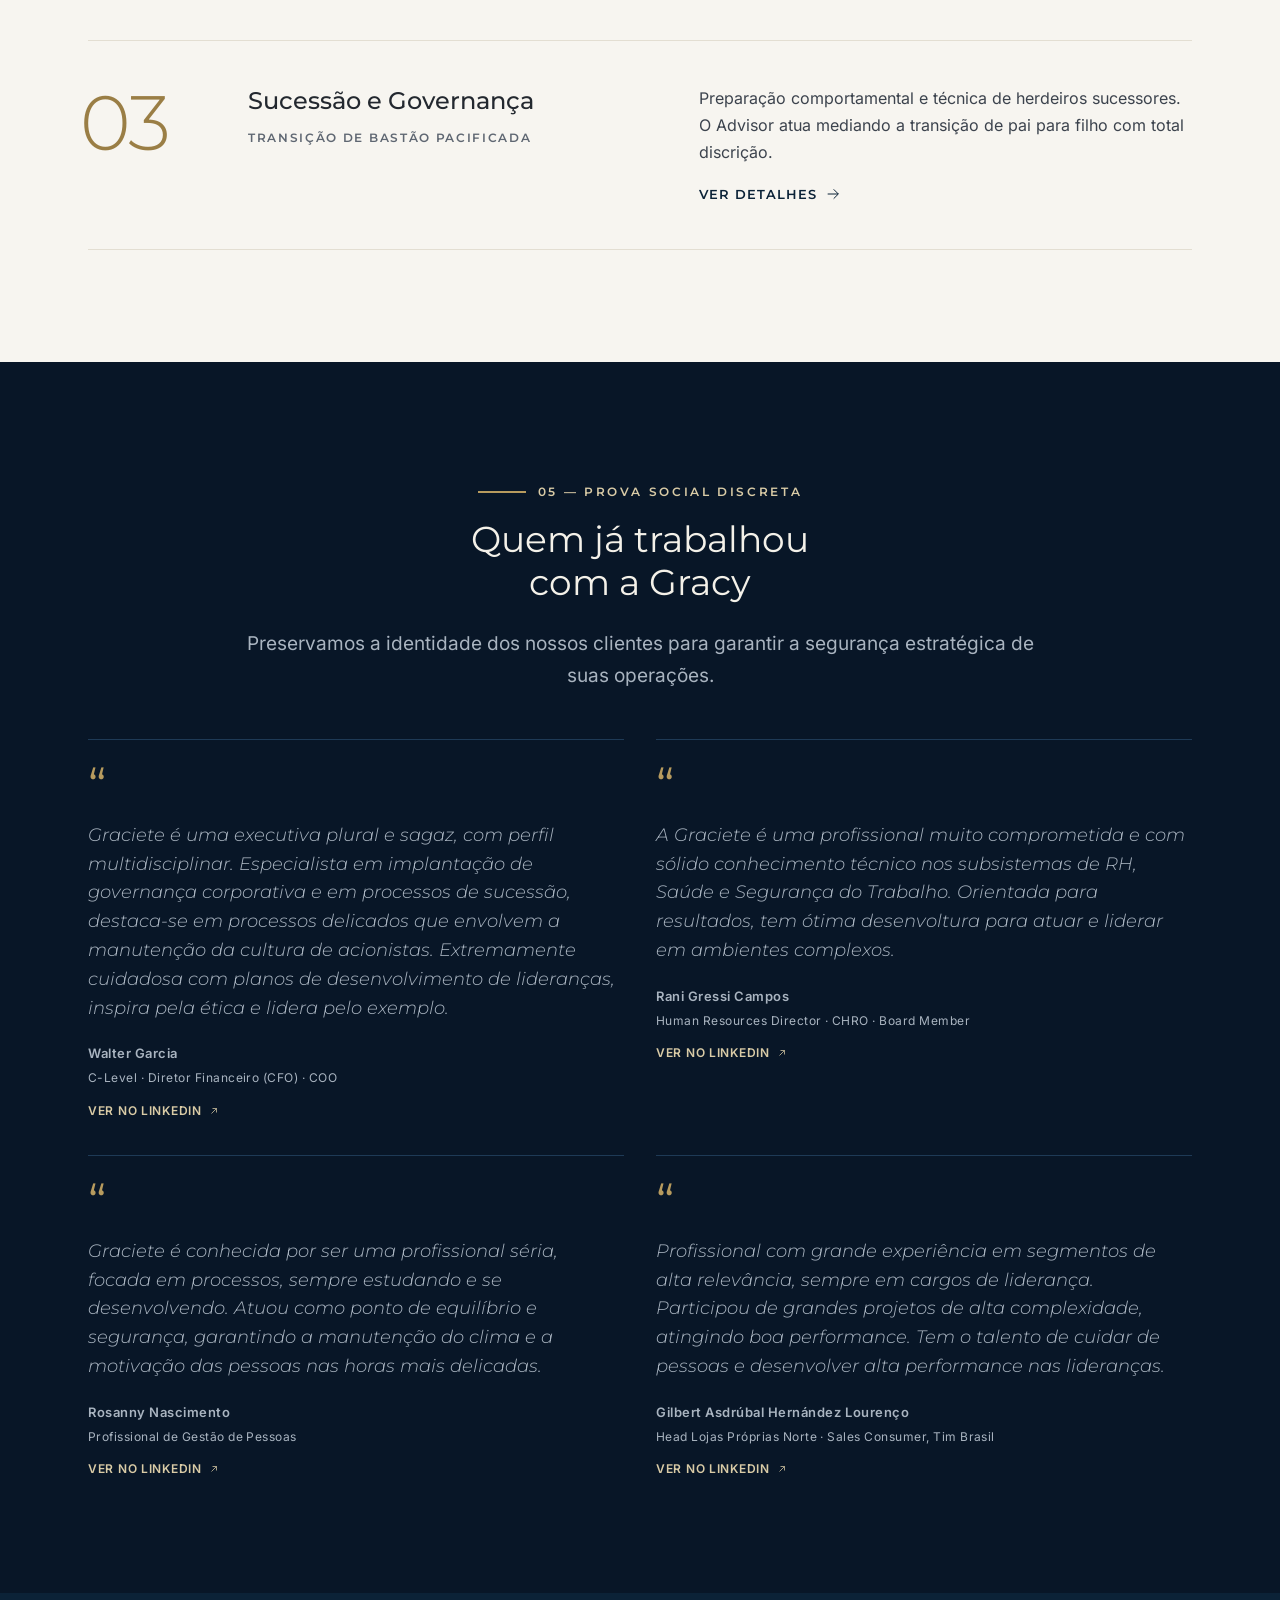
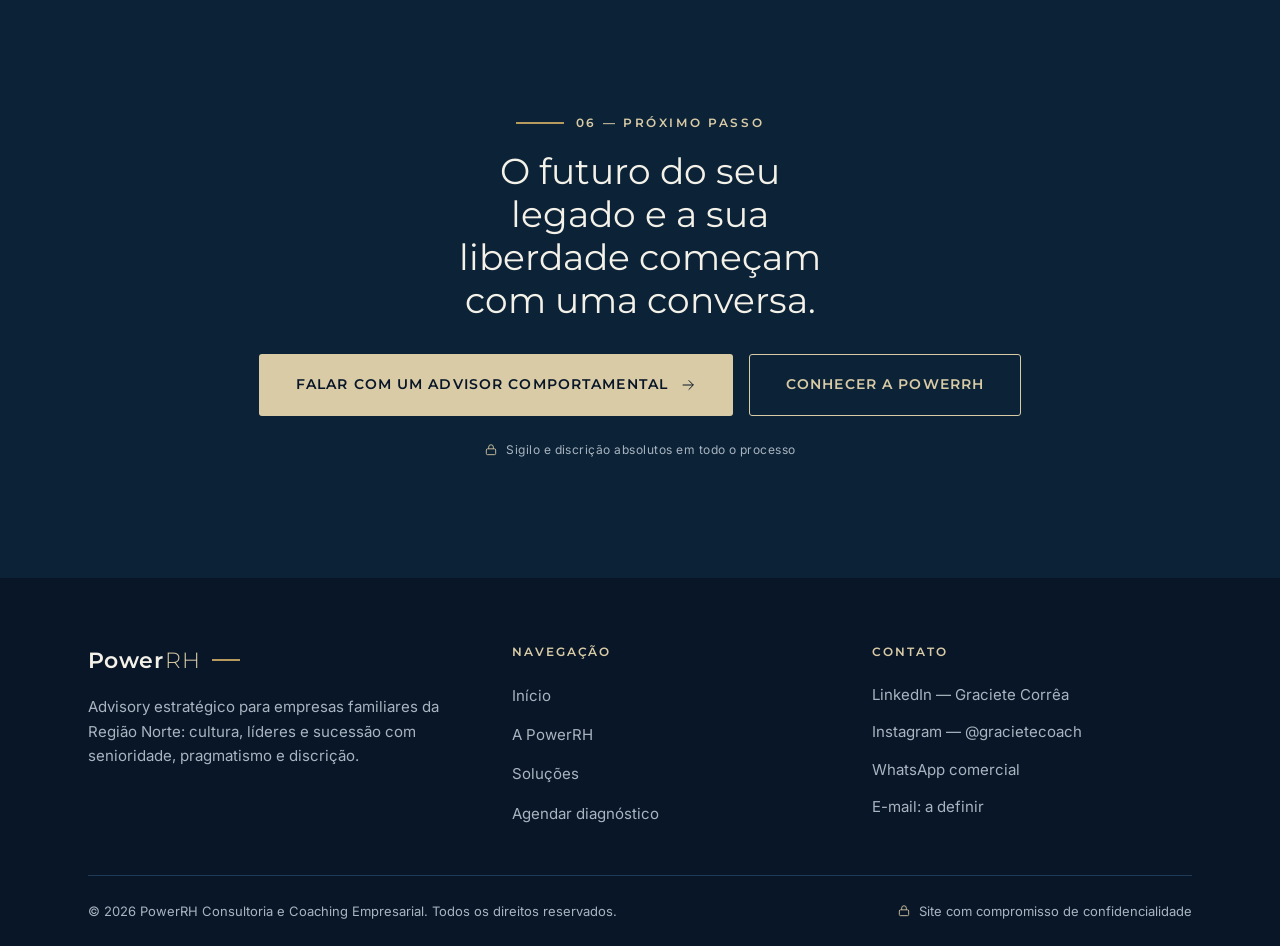
==== commit 35a148fb: "Upgrade visual (skills frontend-design + world-class-design): remove linha orfa, hero mobile com CTA" ====
--- a/index.html
+++ b/index.html
@@ -9,6 +9,8 @@
   <meta property="og:title" content="PowerRH Consultoria — Advisory estratégico para empresas familiares">
   <meta property="og:description" content="Sua empresa familiar cresceu. Mérito seu. Agora garanta que ela continue expandindo sem depender 100% de você.">
   <!-- TODO: og:image — usar URL absoluta da foto oficial quando a Gracy enviar o material -->
+  <link rel="stylesheet" href="css/fonts-montserrat.css">
+  <link rel="stylesheet" href="css/fonts-inter.css">
   <link rel="stylesheet" href="css/style.css">
   <link rel="icon" href="assets/foto-placeholder.svg" type="image/svg+xml">
   <!-- TODO: favicon oficial da PowerRH quando a Gracy enviar a logo -->
@@ -78,7 +80,7 @@
               Atendimento com sigilo e discrição absolutos
             </p>
           </div>
-          <div class="reveal">
+          <div class="reveal hero__media">
             <!-- TODO: foto real da Gracy em ambiente corporativo (retrato profissional, alta resolução) -->
             <figure class="photo-placeholder photo-placeholder--portrait">
               <img src="assets/foto-placeholder.svg" alt="Espaço reservado para a foto profissional da Graciete Corrêa">
@@ -92,14 +94,16 @@
     <!-- ================= 2. O ESPELHO ================= -->
     <section class="section section--light" aria-labelledby="espelho-title">
       <div class="container">
-        <div class="section-header reveal">
-          <p class="eyebrow">02 — O espelho</p>
-          <h2 class="h2" id="espelho-title">O paradoxo do crescimento: sua empresa fatura bem, mas você ainda é escravo da operação?</h2>
-        </div>
-        <div class="prose reveal">
-          <p class="lead">Você dedicou décadas para erguer um patrimônio sólido. No entanto, hoje enfrenta uma frustração silenciosa: a sensação de que, se você se afastar por uma semana, o negócio perde o rumo.</p>
-          <p>Apagar incêndios diários, lidar com uma média liderança que não assume a responsabilidade integralmente e sentir a ansiedade sobre a capacidade da próxima geração de liderar são sinais de que a empresa engoliu a sua liberdade. O modelo que te trouxe até aqui não é o mesmo que garantirá o seu legado.</p>
-          <p>Sua empresa cresceu rapidamente, e até possui uma certa organização, mas ainda não está no patamar para enfrentar o futuro que deseja para empresa nos próximos anos.</p>
+        <div class="grid grid--espelho">
+          <div class="espelho__head reveal">
+            <p class="eyebrow">02 — O espelho</p>
+            <h2 class="h2" id="espelho-title">O paradoxo do crescimento: sua empresa fatura bem, mas você ainda é escravo da operação?</h2>
+          </div>
+          <div class="prose espelho__body reveal">
+            <p class="lead">Você dedicou décadas para erguer um patrimônio sólido. No entanto, hoje enfrenta uma frustração silenciosa: a sensação de que, se você se afastar por uma semana, o negócio perde o rumo.</p>
+            <p>Apagar incêndios diários, lidar com uma média liderança que não assume a responsabilidade integralmente e sentir a ansiedade sobre a capacidade da próxima geração de liderar são sinais de que a empresa engoliu a sua liberdade. O modelo que te trouxe até aqui não é o mesmo que garantirá o seu legado.</p>
+            <p>Sua empresa cresceu rapidamente, e até possui uma certa organização, mas ainda não está no patamar para enfrentar o futuro que deseja para empresa nos próximos anos.</p>
+          </div>
         </div>
       </div>
     </section>
@@ -140,27 +144,39 @@
         <div class="pillars reveal">
           <a class="pillar" href="solucoes.html#pilar-1">
             <span class="pillar__num" aria-hidden="true">01</span>
-            <h3 class="h3 pillar__title">Cultura Organizacional</h3>
-            <p class="pillar__subtitle">Alinhamento, processos e rituais de gestão</p>
-            <p class="pillar__text">Transformamos a cultura informal em processos claros e planos de cargos estruturados que guiam o negócio sozinhos.</p>
-            <span class="pillar__link">Ver detalhes
+            <span class="pillar__main">
+              <h3 class="h3 pillar__title">Cultura Organizacional</h3>
+              <p class="pillar__subtitle">Alinhamento, processos e rituais de gestão</p>
+            </span>
+            <span class="pillar__side">
+              <p class="pillar__text">Transformamos a cultura informal em processos claros e planos de cargos estruturados que guiam o negócio sozinhos.</p>
+              <span class="pillar__link">Ver detalhes
               <svg viewBox="0 0 24 24" fill="none" stroke="currentColor" stroke-width="1.5" aria-hidden="true"><line x1="4" y1="12" x2="20" y2="12"/><polyline points="13 5 20 12 13 19"/></svg></span>
+            </span>
           </a>
           <a class="pillar" href="solucoes.html#pilar-2">
             <span class="pillar__num" aria-hidden="true">02</span>
-            <h3 class="h3 pillar__title">Líderes de Líderes</h3>
-            <p class="pillar__subtitle">Autonomia da média liderança / gestão</p>
-            <p class="pillar__text">Capacitamos seus gerentes e diretores para que pensem como donos, gerenciem indicadores e tirem o operacional das suas costas.</p>
-            <span class="pillar__link">Ver detalhes
+            <span class="pillar__main">
+              <h3 class="h3 pillar__title">Líderes de Líderes</h3>
+              <p class="pillar__subtitle">Autonomia da média liderança / gestão</p>
+            </span>
+            <span class="pillar__side">
+              <p class="pillar__text">Capacitamos seus gerentes e diretores para que pensem como donos, gerenciem indicadores e tirem o operacional das suas costas.</p>
+              <span class="pillar__link">Ver detalhes
               <svg viewBox="0 0 24 24" fill="none" stroke="currentColor" stroke-width="1.5" aria-hidden="true"><line x1="4" y1="12" x2="20" y2="12"/><polyline points="13 5 20 12 13 19"/></svg></span>
+            </span>
           </a>
           <a class="pillar" href="solucoes.html#pilar-3">
             <span class="pillar__num" aria-hidden="true">03</span>
-            <h3 class="h3 pillar__title">Sucessão e Governança</h3>
-            <p class="pillar__subtitle">Transição de bastão pacificada</p>
-            <p class="pillar__text">Preparação comportamental e técnica de herdeiros sucessores. O Advisor atua mediando a transição de pai para filho com total discrição.</p>
-            <span class="pillar__link">Ver detalhes
+            <span class="pillar__main">
+              <h3 class="h3 pillar__title">Sucessão e Governança</h3>
+              <p class="pillar__subtitle">Transição de bastão pacificada</p>
+            </span>
+            <span class="pillar__side">
+              <p class="pillar__text">Preparação comportamental e técnica de herdeiros sucessores. O Advisor atua mediando a transição de pai para filho com total discrição.</p>
+              <span class="pillar__link">Ver detalhes
               <svg viewBox="0 0 24 24" fill="none" stroke="currentColor" stroke-width="1.5" aria-hidden="true"><line x1="4" y1="12" x2="20" y2="12"/><polyline points="13 5 20 12 13 19"/></svg></span>
+            </span>
           </a>
         </div>
       </div>
--- a/css/fonts-montserrat.css
+++ b/css/fonts-montserrat.css
@@ -0,0 +1,15 @@
+/* Montserrat (normal + itálica) auto-hospedada */
+@font-face {
+  font-family: "Montserrat";
+  font-style: normal;
+  font-weight: 100 900;
+  font-display: swap;
+  src: url([data-uri]) format("woff2");
+}
+@font-face {
+  font-family: "Montserrat";
+  font-style: italic;
+  font-weight: 100 900;
+  font-display: swap;
+  src: url([data-uri]) format("woff2");
+}
--- a/css/fonts-inter.css
+++ b/css/fonts-inter.css
@@ -0,0 +1,8 @@
+/* Inter auto-hospedada */
+@font-face {
+  font-family: "Inter";
+  font-style: normal;
+  font-weight: 100 900;
+  font-display: swap;
+  src: url([data-uri]) format("woff2");
+}
--- a/css/style.css
+++ b/css/style.css
@@ -3,29 +3,6 @@
    Tokens, tipografia, componentes e responsivo (mobile-first).
    Fontes auto-hospedadas em assets/fonts (sem dependência do Google Fonts).
    ============================================================ */
-
-/* ---------- 0. Fontes locais (variáveis) ---------- */
-@font-face {
-  font-family: "Montserrat";
-  font-style: normal;
-  font-weight: 100 900;
-  font-display: swap;
-  src: url("../assets/fonts/montserrat-var-latin.woff2") format("woff2");
-}
-@font-face {
-  font-family: "Montserrat";
-  font-style: italic;
-  font-weight: 100 900;
-  font-display: swap;
-  src: url("../assets/fonts/montserrat-italic-var-latin.woff2") format("woff2");
-}
-@font-face {
-  font-family: "Inter";
-  font-style: normal;
-  font-weight: 100 900;
-  font-display: swap;
-  src: url("../assets/fonts/inter-var-latin.woff2") format("woff2");
-}
 
 /* ---------- 1. Tokens ---------- */
 :root {
@@ -773,17 +750,6 @@
   overflow: hidden;
 }
 
-/* Linha dourada sutil no topo do hero (assinatura) */
-.hero::before {
-  content: "";
-  position: absolute;
-  top: 76px;
-  left: 0;
-  width: 120px;
-  height: 2px;
-  background: var(--gold-500);
-}
-
 .hero__title {
   margin: 0 0 24px;
 }
@@ -824,6 +790,40 @@
   height: 14px;
   stroke: var(--champagne-300);
   flex: none;
+}
+
+/* Hero no mobile: H1 menor e CTA dentro da primeira dobra (conversão) */
+@media (max-width: 767px) {
+  .hero {
+    min-height: 0;
+    padding: calc(76px + 40px) 0 56px;
+  }
+  .hero .display {
+    font-size: clamp(1.9rem, 8.2vw, 2.4rem);
+    line-height: 1.12;
+  }
+  .hero__title {
+    margin-bottom: 16px;
+  }
+  .hero__sub {
+    font-size: 1rem;
+    margin-bottom: 24px;
+  }
+  .hero__seal-note {
+    margin-top: 16px;
+  }
+}
+
+/* Hero no desktop: placeholder compacto, tipografia com mais respiro */
+@media (min-width: 1024px) {
+  .hero .grid--7-5 {
+    grid-template-columns: 8fr 4fr;
+  }
+  .hero__media {
+    width: 100%;
+    max-width: 300px;
+    justify-self: end;
+  }
 }
 
 /* Placeholder de foto elegante (navy com padrão sutil) */
@@ -882,6 +882,18 @@
   margin-bottom: 24px;
 }
 
+/* Composição assimétrica: O Espelho (Home) */
+@media (min-width: 1024px) {
+  .grid--espelho {
+    grid-template-columns: 4fr 7fr;
+    gap: 72px;
+    align-items: start;
+  }
+  .espelho__body {
+    padding-top: 56px; /* deslocamento editorial */
+  }
+}
+
 /* ---------- 8. Pilares (Home) ---------- */
 .pillars {
   list-style: none;
@@ -911,6 +923,18 @@
   color: var(--gold-600);
 }
 
+.pillar__main {
+  display: grid;
+  gap: 12px;
+  align-content: start;
+}
+
+.pillar__side {
+  display: grid;
+  gap: 16px;
+  align-content: start;
+}
+
 .pillar__title {
   font-size: 1.5rem;
 }
@@ -952,24 +976,37 @@
 }
 
 @media (min-width: 1024px) {
+  /* Índice editorial: linhas de largura total, numeral gigante sangrando */
   .pillars {
-    grid-template-columns: repeat(3, 1fr);
+    grid-template-columns: 1fr;
   }
 
   .pillar {
-    padding: 16px 40px 16px 0;
-    border-top: 0;
-    border-left: 1px solid var(--border);
-    padding-left: 40px;
-  }
-
-  .pillar:first-child {
+    padding: 44px 0;
+    border-top: 1px solid var(--border);
     border-left: 0;
     padding-left: 0;
+    grid-template-columns: 120px 1fr 1.2fr;
+    gap: 40px;
+    align-items: start;
+  }
+
+  .pillar:first-child {
+    padding-left: 0;
   }
 
   .pillar:last-child {
-    border-bottom: 0;
+    border-bottom: 1px solid var(--border);
+  }
+
+  .pillar__num {
+    font-size: clamp(4.5rem, 6vw, 6rem);
+    letter-spacing: -0.02em;
+    margin-left: -8px; /* sangramento */
+  }
+
+  .pillar__title {
+    font-size: clamp(1.5rem, 1.75vw, 1.875rem);
   }
 }
 
@@ -1438,6 +1475,18 @@
 
 .field__label .required {
   color: var(--error);
+}
+
+/* Fieldset de radios: sem borda nativa, mesmo padrão dos demais campos */
+fieldset.field {
+  border: 0;
+  padding: 0;
+  margin: 0;
+  min-width: 0;
+}
+
+fieldset.field legend.field__label {
+  padding: 0;
 }
 
 .field__input {
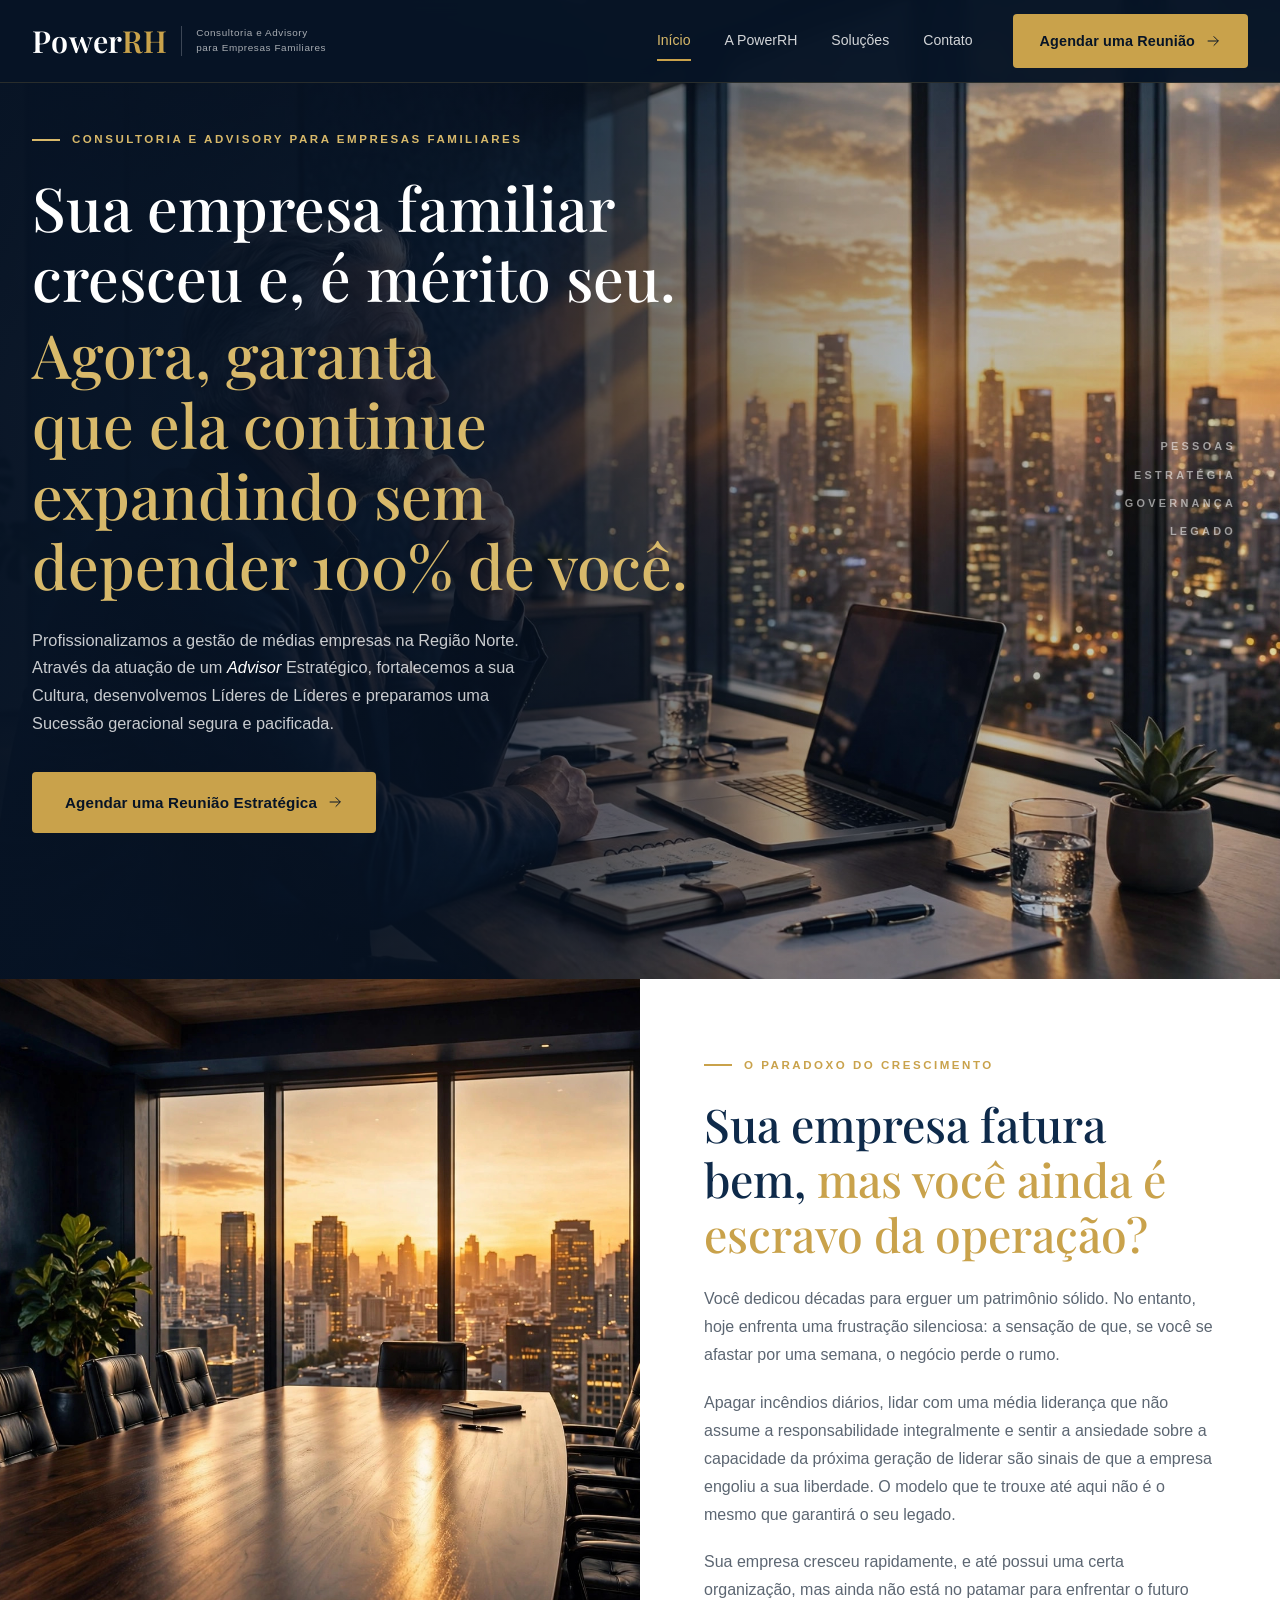
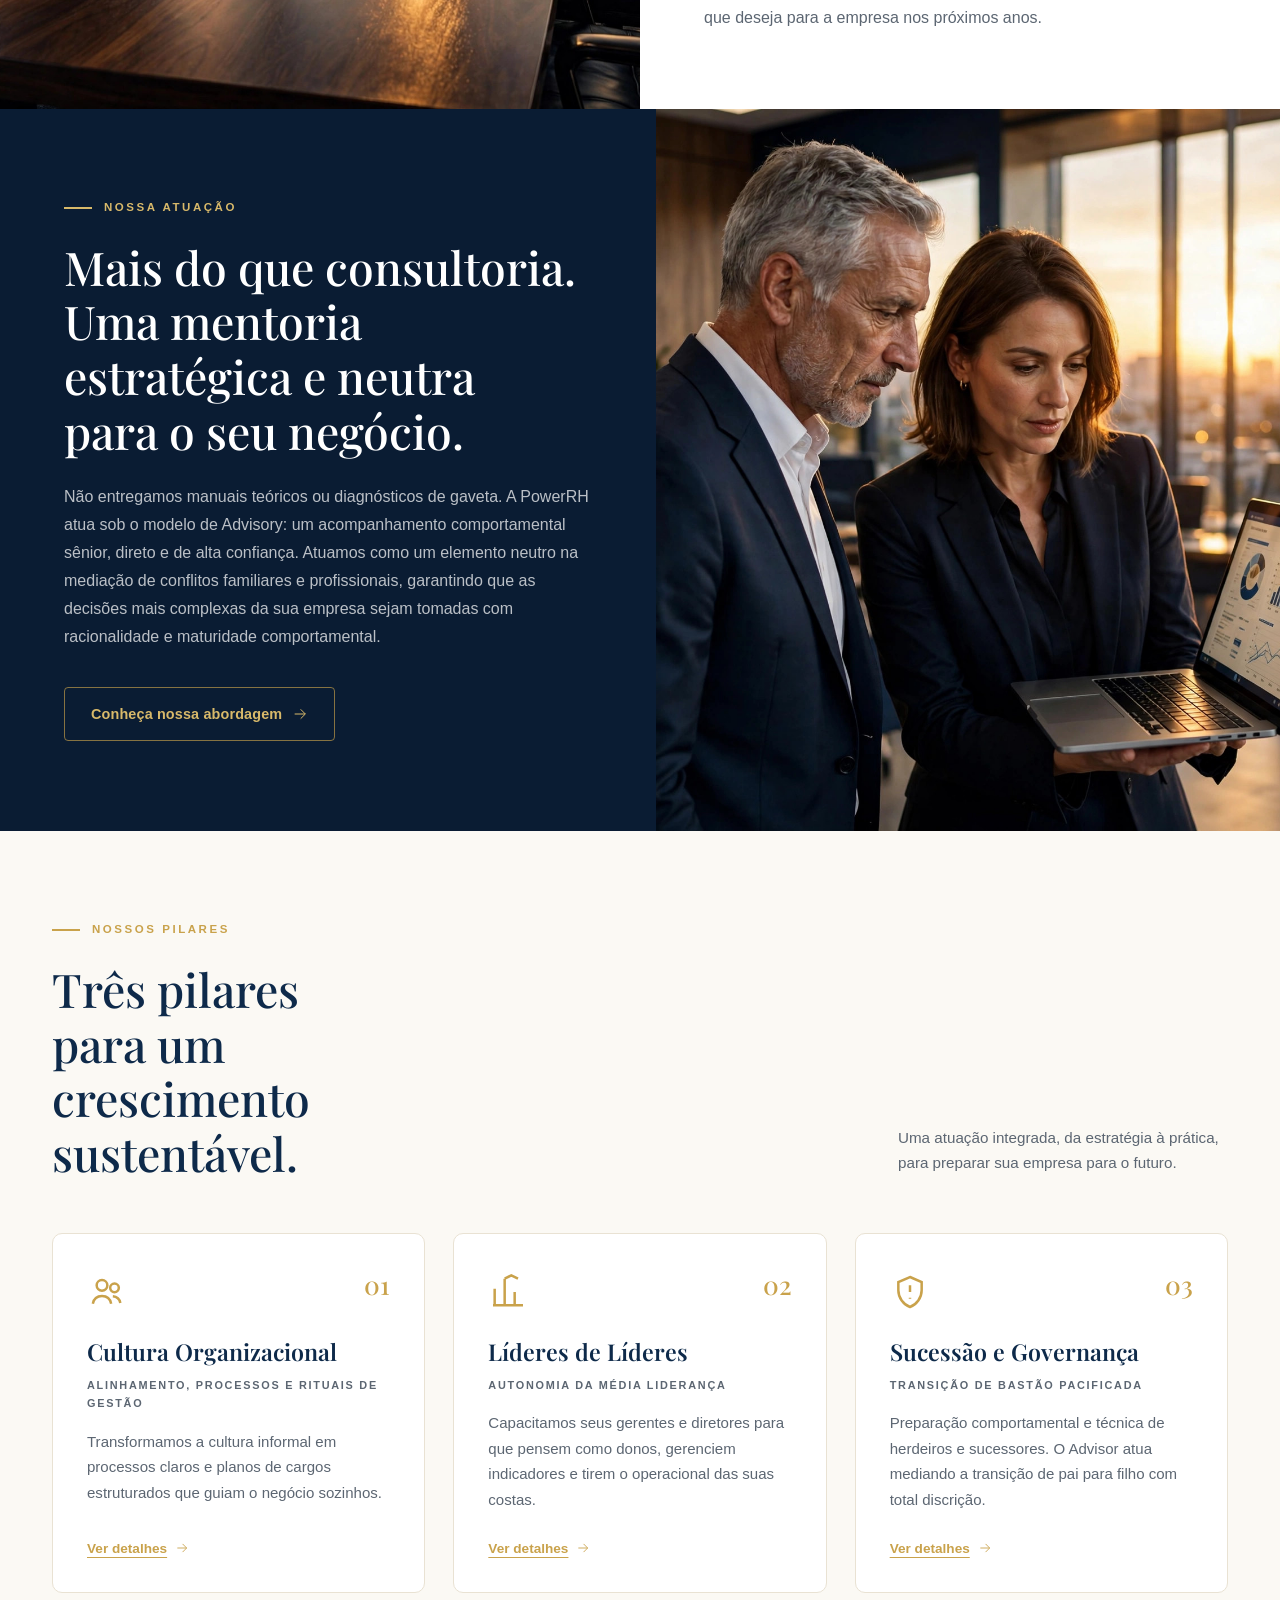
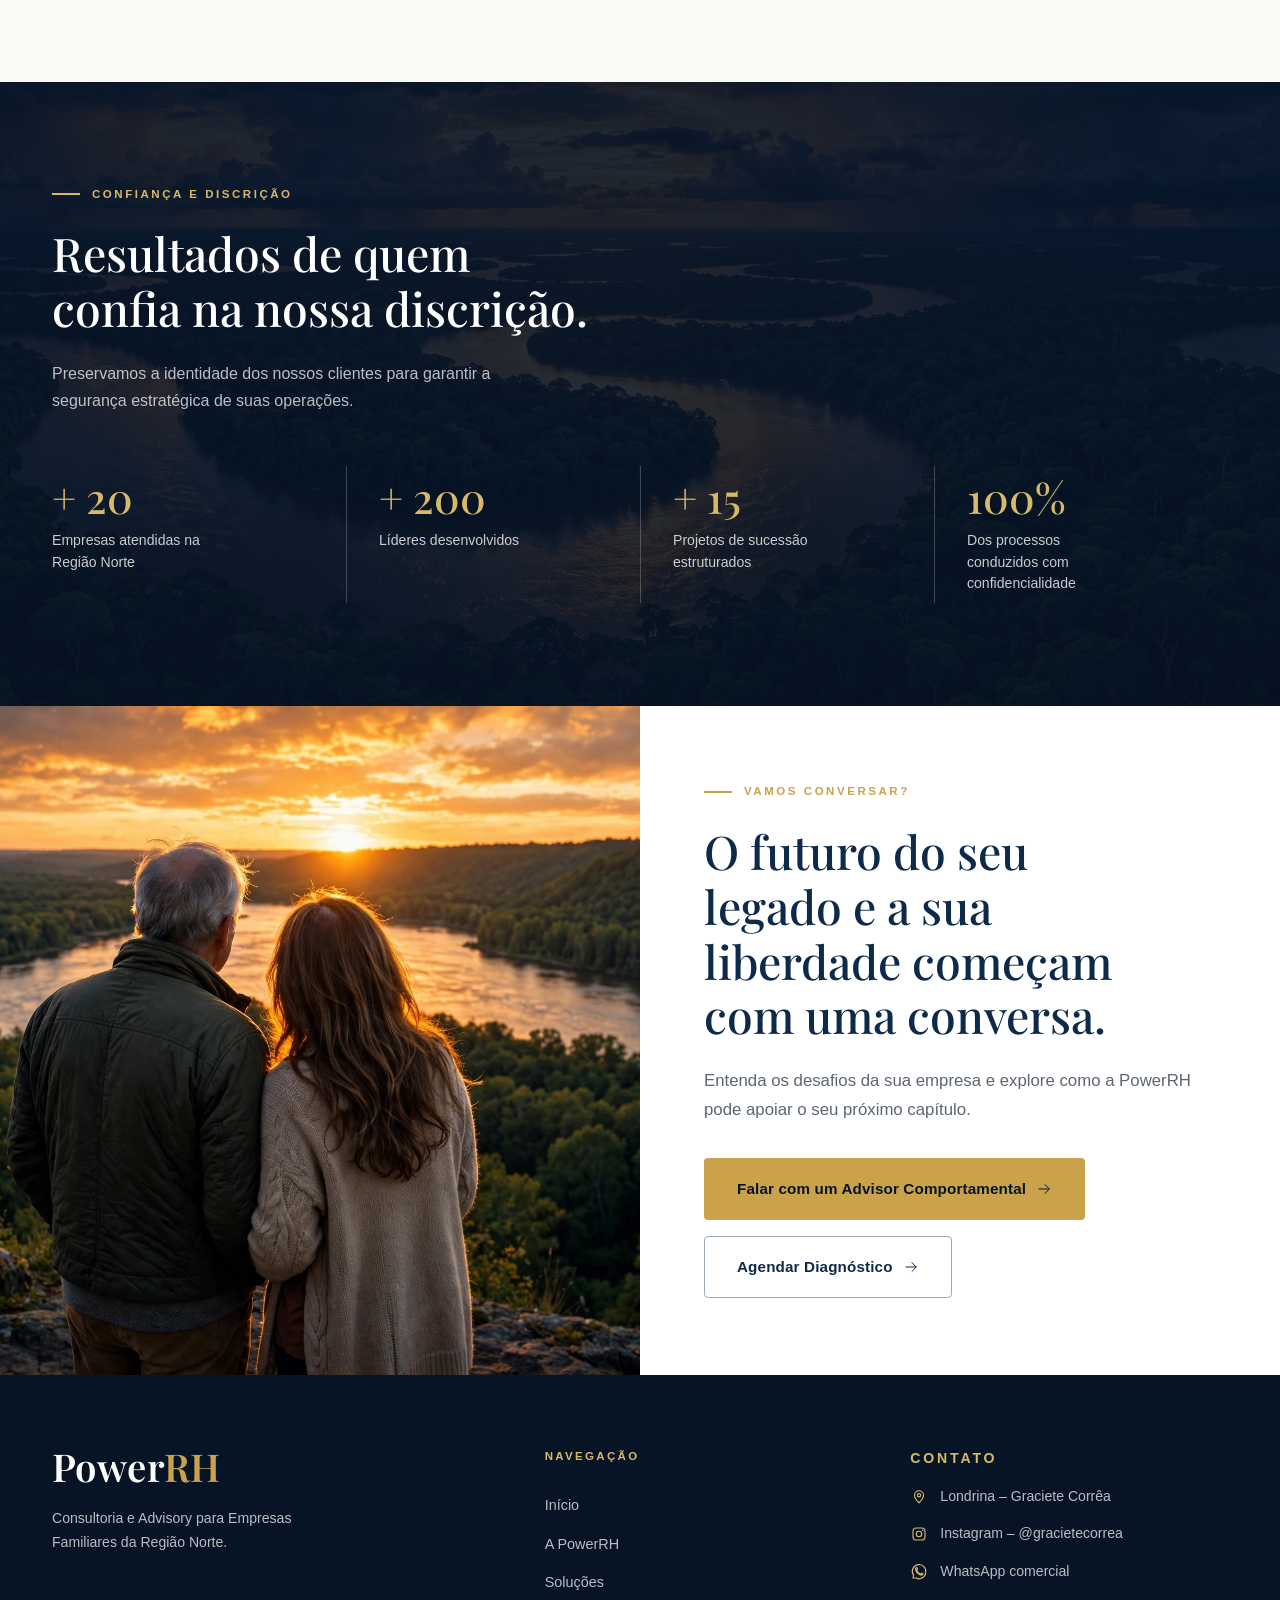
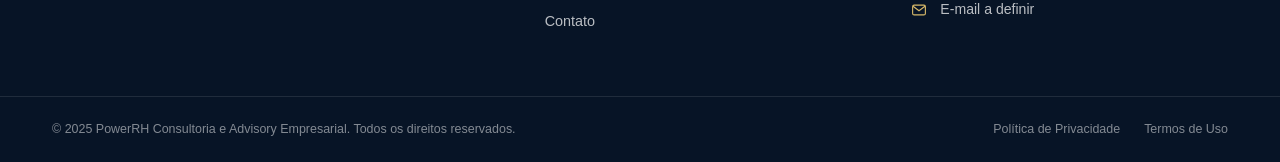
==== commit 591e6c21: "Home v2 fiel ao mockup: 5 fotos geradas, Playfair Display, hero full-bleed, secoes split, pilares ca" ====
--- a/index.html
+++ b/index.html
@@ -3,301 +3,255 @@
 <head>
   <meta charset="UTF-8">
   <meta name="viewport" content="width=device-width, initial-scale=1.0">
-  <title>PowerRH Consultoria — Advisory estratégico para empresas familiares do Norte</title>
-  <meta name="description" content="Profissionalizamos a gestão de médias empresas familiares na Região Norte: cultura organizacional, líderes de líderes e sucessão geracional segura. Agende uma Reunião Estratégica de Diagnóstico.">
-  <meta property="og:type" content="website">
-  <meta property="og:title" content="PowerRH Consultoria — Advisory estratégico para empresas familiares">
-  <meta property="og:description" content="Sua empresa familiar cresceu. Mérito seu. Agora garanta que ela continue expandindo sem depender 100% de você.">
-  <!-- TODO: og:image — usar URL absoluta da foto oficial quando a Gracy enviar o material -->
-  <link rel="stylesheet" href="css/fonts-montserrat.css">
-  <link rel="stylesheet" href="css/fonts-inter.css">
+  <title>PowerRH — Consultoria e Advisory para Empresas Familiares</title>
+  <meta name="description" content="Profissionalizamos a gestão de médias empresas familiares na Região Norte. Advisory estratégico: cultura, líderes de líderes e sucessão geracional segura.">
   <link rel="stylesheet" href="css/style.css">
-  <link rel="icon" href="assets/foto-placeholder.svg" type="image/svg+xml">
-  <!-- TODO: favicon oficial da PowerRH quando a Gracy enviar a logo -->
+  <link rel="stylesheet" href="css/fonts-playfair.css">
+  <link rel="stylesheet" href="css/landing.css">
+  <link rel="icon" type="image/svg+xml" href="assets/foto-placeholder.svg">
 </head>
 <body>
   <a class="skip-link" href="#conteudo">Pular para o conteúdo</a>
 
-  <!-- ================= NAVBAR ================= -->
-  <header class="navbar" id="navbar">
-    <div class="container navbar__inner">
-      <a href="index.html" class="wordmark" aria-label="PowerRH Consultoria — início">
-        Power<span class="wordmark__suffix">RH</span><span class="wordmark__rule" aria-hidden="true"></span>
-        <!-- TODO: substituir wordmark tipográfico pela logo oficial da PowerRH (SVG/PNG) -->
+  <!-- ============ HEADER ============ -->
+  <header class="l-header" id="topo">
+    <div class="l-header__inner">
+      <a class="l-logo" href="index.html" aria-label="PowerRH — início">
+        <span class="l-logo__word">Power<em>RH</em></span>
+        <span class="l-logo__tag">Consultoria e Advisory<br>para Empresas Familiares</span>
       </a>
-      <nav aria-label="Navegação principal">
-        <ul class="navbar__links">
-          <li><a href="index.html" aria-current="page">Início</a></li>
-          <li><a href="a-powerrh.html">A PowerRH</a></li>
-          <li><a href="solucoes.html">Soluções</a></li>
-          <li><a href="diagnostico.html">Contato</a></li>
-        </ul>
+      <nav class="l-nav" aria-label="Navegação principal">
+        <a class="l-nav__link is-active" href="index.html">Início</a>
+        <a class="l-nav__link" href="a-powerrh.html">A PowerRH</a>
+        <a class="l-nav__link" href="solucoes.html">Soluções</a>
+        <a class="l-nav__link" href="diagnostico.html">Contato</a>
       </nav>
-      <a href="diagnostico.html" class="btn btn--primary-on-dark navbar__cta">Agendar reunião</a>
-      <button class="navbar__toggle" aria-expanded="false" aria-controls="drawer" aria-label="Abrir menu">
-        <svg viewBox="0 0 24 24" fill="none" stroke="currentColor" stroke-width="1.5" aria-hidden="true">
-          <line x1="3" y1="7" x2="21" y2="7"/><line x1="3" y1="12" x2="21" y2="12"/><line x1="3" y1="17" x2="21" y2="17"/>
-        </svg>
+      <a class="l-btn l-btn--gold l-header__cta" href="diagnostico.html">Agendar uma Reunião
+        <svg width="16" height="16" viewBox="0 0 24 24" fill="none" stroke="currentColor" stroke-width="1.5" aria-hidden="true"><line x1="4" y1="12" x2="20" y2="12"/><polyline points="13 5 20 12 13 19"/></svg>
+      </a>
+      <button class="l-header__menu" aria-label="Abrir menu" aria-expanded="false" aria-controls="l-menu">
+        <span></span><span></span><span></span>
       </button>
     </div>
+    <nav class="l-menu" id="l-menu" aria-label="Menu móvel">
+      <a href="index.html">Início</a>
+      <a href="a-powerrh.html">A PowerRH</a>
+      <a href="solucoes.html">Soluções</a>
+      <a href="diagnostico.html">Contato</a>
+      <a class="l-btn l-btn--gold" href="diagnostico.html">Agendar uma Reunião</a>
+    </nav>
   </header>
 
-  <!-- Drawer mobile -->
-  <div class="drawer__overlay" id="drawer-overlay"></div>
-  <aside class="drawer" id="drawer" aria-label="Menu mobile">
-    <button class="drawer__close" aria-label="Fechar menu">
-      <svg viewBox="0 0 24 24" fill="none" stroke="currentColor" stroke-width="1.5" aria-hidden="true">
-        <line x1="5" y1="5" x2="19" y2="19"/><line x1="19" y1="5" x2="5" y2="19"/>
-      </svg>
-    </button>
-    <nav aria-label="Navegação mobile">
-      <ul>
-        <li><a href="index.html" aria-current="page">Início</a></li>
-        <li><a href="a-powerrh.html">A PowerRH</a></li>
-        <li><a href="solucoes.html">Soluções</a></li>
-        <li><a href="diagnostico.html">Contato</a></li>
-      </ul>
-    </nav>
-    <a href="diagnostico.html" class="btn btn--primary-on-dark drawer__cta">Agendar uma Reunião Estratégica</a>
-  </aside>
-
   <main id="conteudo">
-    <!-- ================= 1. HERO ================= -->
-    <section class="hero on-dark" aria-labelledby="hero-title">
-      <div class="container">
-        <div class="grid grid--7-5">
+    <!-- ============ HERO ============ -->
+    <section class="l-hero" aria-labelledby="hero-title">
+      <div class="l-hero__bg" role="img" aria-label="Empresário maduro contemplando a cidade ao pôr do sol"></div>
+      <div class="l-hero__inner">
+        <div class="l-hero__content">
+          <p class="l-eyebrow l-eyebrow--gold reveal">Consultoria e Advisory para Empresas Familiares</p>
+          <h1 class="l-hero__title reveal" id="hero-title">
+            <span class="l-hero__title--white">Sua empresa familiar cresceu e, é mérito seu.</span>
+            <span class="l-hero__title--gold">Agora, garanta que ela continue expandindo sem depender 100% de você.</span>
+          </h1>
+          <p class="l-hero__sub reveal">Profissionalizamos a gestão de médias empresas na Região Norte. Através da atuação de um <em>Advisor</em> Estratégico, fortalecemos a sua Cultura, desenvolvemos Líderes de Líderes e preparamos uma Sucessão geracional segura e pacificada.</p>
+          <div class="reveal">
+            <a class="l-btn l-btn--gold l-btn--lg" href="diagnostico.html">Agendar uma Reunião Estratégica
+              <svg width="16" height="16" viewBox="0 0 24 24" fill="none" stroke="currentColor" stroke-width="1.5" aria-hidden="true"><line x1="4" y1="12" x2="20" y2="12"/><polyline points="13 5 20 12 13 19"/></svg>
+            </a>
+          </div>
+          <p class="l-hero__seal reveal">
+            <svg viewBox="0 0 24 24" fill="none" stroke="currentColor" stroke-width="1.5" aria-hidden="true"><path d="M12 3l7 3v5c0 4.5-3 8.5-7 10-4-1.5-7-5.5-7-10V6l7-3z"/><path d="M9 12l2 2 4-4"/></svg>
+            Conversa confidencial e sem compromisso
+          </p>
+        </div>
+        <p class="l-hero__sidewords" aria-hidden="true">Pessoas<br>Estratégia<br>Governança<br>Legado</p>
+      </div>
+    </section>
+
+    <!-- ============ PARADOXO ============ -->
+    <section class="l-split" aria-labelledby="paradoxo-title">
+      <div class="l-split__media">
+        <img src="assets/boardroom.jpg" alt="Sala de reunião executiva ao pôr do sol">
+      </div>
+      <div class="l-split__body">
+        <p class="l-eyebrow reveal">O paradoxo do crescimento</p>
+        <h2 class="l-h2 reveal" id="paradoxo-title">
+          <span class="l-h2--navy">Sua empresa fatura bem,</span>
+          <span class="l-h2--gold">mas você ainda é escravo da operação?</span>
+        </h2>
+        <div class="l-prose reveal">
+          <p>Você dedicou décadas para erguer um patrimônio sólido. No entanto, hoje enfrenta uma frustração silenciosa: a sensação de que, se você se afastar por uma semana, o negócio perde o rumo.</p>
+          <p>Apagar incêndios diários, lidar com uma média liderança que não assume a responsabilidade integralmente e sentir a ansiedade sobre a capacidade da próxima geração de liderar são sinais de que a empresa engoliu a sua liberdade. O modelo que te trouxe até aqui não é o mesmo que garantirá o seu legado.</p>
+          <p>Sua empresa cresceu rapidamente, e até possui uma certa organização, mas ainda não está no patamar para enfrentar o futuro que deseja para a empresa nos próximos anos.</p>
+        </div>
+      </div>
+    </section>
+
+    <!-- ============ MENTORIA ============ -->
+    <section class="l-mentoria" aria-labelledby="mentoria-title">
+      <div class="l-mentoria__body">
+        <p class="l-eyebrow l-eyebrow--gold reveal">Nossa atuação</p>
+        <h2 class="l-h2 l-h2--white reveal" id="mentoria-title">Mais do que consultoria. Uma mentoria estratégica e neutra para o seu negócio.</h2>
+        <p class="l-mentoria__text reveal">Não entregamos manuais teóricos ou diagnósticos de gaveta. A PowerRH atua sob o modelo de Advisory: um acompanhamento comportamental sênior, direto e de alta confiança. Atuamos como um elemento neutro na mediação de conflitos familiares e profissionais, garantindo que as decisões mais complexas da sua empresa sejam tomadas com racionalidade e maturidade comportamental.</p>
+        <div class="reveal">
+          <a class="l-btn l-btn--outline-gold" href="a-powerrh.html">Conheça nossa abordagem
+            <svg width="16" height="16" viewBox="0 0 24 24" fill="none" stroke="currentColor" stroke-width="1.5" aria-hidden="true"><line x1="4" y1="12" x2="20" y2="12"/><polyline points="13 5 20 12 13 19"/></svg>
+          </a>
+        </div>
+      </div>
+      <div class="l-mentoria__media">
+        <img src="assets/mentoria.jpg" alt="Advisor e executiva analisando resultados em um laptop">
+      </div>
+    </section>
+
+    <!-- ============ PILARES ============ -->
+    <section class="l-pilares" aria-labelledby="pilares-title">
+      <div class="l-container">
+        <div class="l-pilares__head">
           <div>
-            <p class="eyebrow reveal">Advisory estratégico para empresas familiares</p>
-            <h1 class="display hero__title reveal" id="hero-title">Sua empresa familiar cresceu e, é mérito seu. Agora, garanta que ela continue expandindo sem depender 100% de você.</h1>
-            <p class="hero__sub reveal">Profissionalizamos a gestão de médias empresas na Região Norte. Através da atuação de um <em>Advisor</em> Estratégico, fortalecemos a sua Cultura, desenvolvemos Líderes de Líderes e preparamos uma Sucessão geracional segura e pacificada.</p>
-            <div class="hero__cta-row reveal">
-              <a href="diagnostico.html" class="btn btn--primary">Agendar uma Reunião Estratégica
-                <svg class="btn__arrow" width="16" height="16" viewBox="0 0 24 24" fill="none" stroke="currentColor" stroke-width="1.5" aria-hidden="true"><line x1="4" y1="12" x2="20" y2="12"/><polyline points="13 5 20 12 13 19"/></svg>
-              </a>
-            </div>
-            <p class="hero__seal-note reveal">
-              <svg viewBox="0 0 24 24" fill="none" stroke-width="1.5" aria-hidden="true"><rect x="4" y="10" width="16" height="10" rx="2"/><path d="M8 10V7a4 4 0 0 1 8 0v3"/></svg>
-              Atendimento com sigilo e discrição absolutos
-            </p>
-          </div>
-          <div class="reveal hero__media">
-            <!-- TODO: foto real da Gracy em ambiente corporativo (retrato profissional, alta resolução) -->
-            <figure class="photo-placeholder photo-placeholder--portrait">
-              <img src="assets/foto-placeholder.svg" alt="Espaço reservado para a foto profissional da Graciete Corrêa">
-              <figcaption class="photo-placeholder__caption">Foto: Graciete Corrêa em ambiente corporativo</figcaption>
-            </figure>
-          </div>
-        </div>
-      </div>
-    </section>
-
-    <!-- ================= 2. O ESPELHO ================= -->
-    <section class="section section--light" aria-labelledby="espelho-title">
-      <div class="container">
-        <div class="grid grid--espelho">
-          <div class="espelho__head reveal">
-            <p class="eyebrow">02 — O espelho</p>
-            <h2 class="h2" id="espelho-title">O paradoxo do crescimento: sua empresa fatura bem, mas você ainda é escravo da operação?</h2>
-          </div>
-          <div class="prose espelho__body reveal">
-            <p class="lead">Você dedicou décadas para erguer um patrimônio sólido. No entanto, hoje enfrenta uma frustração silenciosa: a sensação de que, se você se afastar por uma semana, o negócio perde o rumo.</p>
-            <p>Apagar incêndios diários, lidar com uma média liderança que não assume a responsabilidade integralmente e sentir a ansiedade sobre a capacidade da próxima geração de liderar são sinais de que a empresa engoliu a sua liberdade. O modelo que te trouxe até aqui não é o mesmo que garantirá o seu legado.</p>
-            <p>Sua empresa cresceu rapidamente, e até possui uma certa organização, mas ainda não está no patamar para enfrentar o futuro que deseja para empresa nos próximos anos.</p>
-          </div>
-        </div>
-      </div>
-    </section>
-
-    <!-- ================= 3. O PAPEL DO ADVISOR ================= -->
-    <section class="section section--dark on-dark" aria-labelledby="advisor-title">
-      <div class="container">
-        <div class="section-header reveal">
-          <p class="eyebrow">03 — A base de atuação</p>
-          <h2 class="h2" id="advisor-title">Mais do que consultoria. Uma mentoria estratégica e neutra para o seu negócio.</h2>
-        </div>
-        <div class="grid grid--7-5">
-          <div class="prose reveal">
-            <p class="lead">Não entregamos manuais teóricos ou diagnósticos de gaveta.</p>
-            <p>A PowerRH atua sob o modelo de <strong>Advisory</strong>: um aconselhamento comportamental sênior, direto e de alta confiança. Atuamos como um elemento neutro na mediação de conflitos familiares e profissionais e garantindo que as decisões mais complexas da sua empresa sejam tomadas com racionalidade, e maturidade comportamental.</p>
-            <p class="mt-32"><a href="a-powerrh.html#metodologia" class="link-arrow">Conheça a metodologia
-              <svg width="16" height="16" viewBox="0 0 24 24" fill="none" stroke="currentColor" stroke-width="1.5" aria-hidden="true"><line x1="4" y1="12" x2="20" y2="12"/><polyline points="13 5 20 12 13 19"/></svg></a></p>
-          </div>
-          <div class="reveal">
-            <!-- TODO: foto institucional (ambiente corporativo real e sóbrio — escritório, sala de reunião) -->
-            <figure class="photo-placeholder">
-              <img src="assets/foto-placeholder.svg" alt="Espaço reservado para fotografia de ambiente corporativo">
-              <figcaption class="photo-placeholder__caption">Foto: ambiente corporativo</figcaption>
-            </figure>
-          </div>
-        </div>
-      </div>
-    </section>
-
-    <!-- ================= 4. OS TRÊS PILARES ================= -->
-    <section class="section section--light" aria-labelledby="pilares-title">
-      <div class="container">
-        <div class="section-header reveal">
-          <p class="eyebrow">04 — Atuação</p>
-          <h2 class="h2" id="pilares-title">Os três pilares da transformação</h2>
-          <p class="lead">Escolha por onde começar. Cada frente tem diagnóstico próprio.</p>
-        </div>
-        <div class="pillars reveal">
-          <a class="pillar" href="solucoes.html#pilar-1">
-            <span class="pillar__num" aria-hidden="true">01</span>
-            <span class="pillar__main">
-              <h3 class="h3 pillar__title">Cultura Organizacional</h3>
-              <p class="pillar__subtitle">Alinhamento, processos e rituais de gestão</p>
-            </span>
-            <span class="pillar__side">
-              <p class="pillar__text">Transformamos a cultura informal em processos claros e planos de cargos estruturados que guiam o negócio sozinhos.</p>
-              <span class="pillar__link">Ver detalhes
-              <svg viewBox="0 0 24 24" fill="none" stroke="currentColor" stroke-width="1.5" aria-hidden="true"><line x1="4" y1="12" x2="20" y2="12"/><polyline points="13 5 20 12 13 19"/></svg></span>
-            </span>
-          </a>
-          <a class="pillar" href="solucoes.html#pilar-2">
-            <span class="pillar__num" aria-hidden="true">02</span>
-            <span class="pillar__main">
-              <h3 class="h3 pillar__title">Líderes de Líderes</h3>
-              <p class="pillar__subtitle">Autonomia da média liderança / gestão</p>
-            </span>
-            <span class="pillar__side">
-              <p class="pillar__text">Capacitamos seus gerentes e diretores para que pensem como donos, gerenciem indicadores e tirem o operacional das suas costas.</p>
-              <span class="pillar__link">Ver detalhes
-              <svg viewBox="0 0 24 24" fill="none" stroke="currentColor" stroke-width="1.5" aria-hidden="true"><line x1="4" y1="12" x2="20" y2="12"/><polyline points="13 5 20 12 13 19"/></svg></span>
-            </span>
-          </a>
-          <a class="pillar" href="solucoes.html#pilar-3">
-            <span class="pillar__num" aria-hidden="true">03</span>
-            <span class="pillar__main">
-              <h3 class="h3 pillar__title">Sucessão e Governança</h3>
-              <p class="pillar__subtitle">Transição de bastão pacificada</p>
-            </span>
-            <span class="pillar__side">
-              <p class="pillar__text">Preparação comportamental e técnica de herdeiros sucessores. O Advisor atua mediando a transição de pai para filho com total discrição.</p>
-              <span class="pillar__link">Ver detalhes
-              <svg viewBox="0 0 24 24" fill="none" stroke="currentColor" stroke-width="1.5" aria-hidden="true"><line x1="4" y1="12" x2="20" y2="12"/><polyline points="13 5 20 12 13 19"/></svg></span>
-            </span>
-          </a>
-        </div>
-      </div>
-    </section>
-
-    <!-- ================= 5. PROVA SOCIAL DISCRETA ================= -->
-    <section class="section section--darker on-dark" aria-labelledby="prova-title">
-      <div class="container">
-        <div class="section-header section-header--center reveal">
-          <p class="eyebrow">05 — Prova social discreta</p>
-          <h2 class="h2" id="prova-title">Quem já trabalhou com a Gracy</h2>
-          <p class="lead">Preservamos a identidade dos nossos clientes para garantir a segurança estratégica de suas operações.</p>
-        </div>
-        <div class="testimonials reveal">
-          <blockquote class="testimonial">
-            <span class="testimonial__mark" aria-hidden="true">&ldquo;</span>
-            <p class="testimonial__text">Graciete é uma executiva plural e sagaz, com perfil multidisciplinar. Especialista em implantação de governança corporativa e em processos de sucessão, destaca-se em processos delicados que envolvem a manutenção da cultura de acionistas. Extremamente cuidadosa com planos de desenvolvimento de lideranças, inspira pela ética e lidera pelo exemplo.</p>
-            <footer>
-              <p class="testimonial__author">Walter Garcia</p>
-              <p class="testimonial__role">C-Level · Diretor Financeiro (CFO) · COO</p>
-              <a class="testimonial__link" href="https://www.linkedin.com/in/walternavesgarcia/" target="_blank" rel="noopener">Ver no LinkedIn
-                <svg width="12" height="12" viewBox="0 0 24 24" fill="none" stroke="currentColor" stroke-width="1.5" aria-hidden="true"><path d="M7 17L17 7M9 7h8v8"/></svg></a>
-            </footer>
-          </blockquote>
-          <blockquote class="testimonial">
-            <span class="testimonial__mark" aria-hidden="true">&ldquo;</span>
-            <p class="testimonial__text">A Graciete é uma profissional muito comprometida e com sólido conhecimento técnico nos subsistemas de RH, Saúde e Segurança do Trabalho. Orientada para resultados, tem ótima desenvoltura para atuar e liderar em ambientes complexos.</p>
-            <footer>
-              <p class="testimonial__author">Rani Gressi Campos</p>
-              <p class="testimonial__role">Human Resources Director · CHRO · Board Member</p>
-              <a class="testimonial__link" href="https://www.linkedin.com/in/rani-gressi-campos/pt/" target="_blank" rel="noopener">Ver no LinkedIn
-                <svg width="12" height="12" viewBox="0 0 24 24" fill="none" stroke="currentColor" stroke-width="1.5" aria-hidden="true"><path d="M7 17L17 7M9 7h8v8"/></svg></a>
-            </footer>
-          </blockquote>
-          <blockquote class="testimonial">
-            <span class="testimonial__mark" aria-hidden="true">&ldquo;</span>
-            <p class="testimonial__text">Graciete é conhecida por ser uma profissional séria, focada em processos, sempre estudando e se desenvolvendo. Atuou como ponto de equilíbrio e segurança, garantindo a manutenção do clima e a motivação das pessoas nas horas mais delicadas.</p>
-            <footer>
-              <p class="testimonial__author">Rosanny Nascimento</p>
-              <p class="testimonial__role">Profissional de Gestão de Pessoas</p>
-              <a class="testimonial__link" href="https://www.linkedin.com/in/rosannynascimento/" target="_blank" rel="noopener">Ver no LinkedIn
-                <svg width="12" height="12" viewBox="0 0 24 24" fill="none" stroke="currentColor" stroke-width="1.5" aria-hidden="true"><path d="M7 17L17 7M9 7h8v8"/></svg></a>
-            </footer>
-          </blockquote>
-          <blockquote class="testimonial">
-            <span class="testimonial__mark" aria-hidden="true">&ldquo;</span>
-            <p class="testimonial__text">Profissional com grande experiência em segmentos de alta relevância, sempre em cargos de liderança. Participou de grandes projetos de alta complexidade, atingindo boa performance. Tem o talento de cuidar de pessoas e desenvolver alta performance nas lideranças.</p>
-            <footer>
-              <p class="testimonial__author">Gilbert Asdrúbal Hernández Lourenço</p>
-              <p class="testimonial__role">Head Lojas Próprias Norte · Sales Consumer, Tim Brasil</p>
-              <a class="testimonial__link" href="https://www.linkedin.com/in/gilbert-asdr%C3%BAbal-hern%C3%A1ndez-louren%C3%A7o-9a3354131/" target="_blank" rel="noopener">Ver no LinkedIn
-                <svg width="12" height="12" viewBox="0 0 24 24" fill="none" stroke="currentColor" stroke-width="1.5" aria-hidden="true"><path d="M7 17L17 7M9 7h8v8"/></svg></a>
-            </footer>
-          </blockquote>
-        </div>
-        <!-- TODO: depoimentos usados com autorização da Gracy (confirmar no briefing quais podem ir ao ar) -->
-      </div>
-    </section>
-
-    <!-- ================= 6. CTA FINAL ================= -->
-    <section class="section section--dark on-dark" aria-labelledby="cta-title">
-      <div class="container">
-        <div class="cta-final reveal">
-          <p class="eyebrow">06 — Próximo passo</p>
-          <h2 class="h2" id="cta-title">O futuro do seu legado e a sua liberdade começam com uma conversa.</h2>
-          <div class="cta-final__actions">
-            <a href="diagnostico.html" class="btn btn--primary">Falar com um Advisor Comportamental
-              <svg class="btn__arrow" width="16" height="16" viewBox="0 0 24 24" fill="none" stroke="currentColor" stroke-width="1.5" aria-hidden="true"><line x1="4" y1="12" x2="20" y2="12"/><polyline points="13 5 20 12 13 19"/></svg>
-            </a>
-            <a href="a-powerrh.html" class="btn btn--secondary">Conhecer a PowerRH</a>
-          </div>
-          <p class="cta-final__seal-note">
-            <svg viewBox="0 0 24 24" fill="none" stroke-width="1.5" aria-hidden="true"><rect x="4" y="10" width="16" height="10" rx="2"/><path d="M8 10V7a4 4 0 0 1 8 0v3"/></svg>
-            Sigilo e discrição absolutos em todo o processo
-          </p>
+            <p class="l-eyebrow reveal">Nossos pilares</p>
+            <h2 class="l-h2 reveal" id="pilares-title"><span class="l-h2--navy">Três pilares para um crescimento sustentável.</span></h2>
+          </div>
+          <p class="l-pilares__side reveal">Uma atuação integrada, da estratégia à prática, para preparar sua empresa para o futuro.</p>
+        </div>
+        <div class="l-cards">
+          <a class="l-card reveal" href="solucoes.html#pilar-1">
+            <span class="l-card__top">
+              <svg class="l-card__icon" viewBox="0 0 24 24" fill="none" stroke="currentColor" stroke-width="1.5" aria-hidden="true"><circle cx="9" cy="8" r="3.2"/><path d="M3.5 19c.6-3 2.8-4.6 5.5-4.6s4.9 1.6 5.5 4.6"/><circle cx="16.5" cy="9.5" r="2.6"/><path d="M15.5 14.6c2.3.2 4 1.6 4.5 4"/></svg>
+              <span class="l-card__num" aria-hidden="true">01</span>
+            </span>
+            <h3 class="l-card__title">Cultura Organizacional</h3>
+            <p class="l-card__kicker">Alinhamento, processos e rituais de gestão</p>
+            <p class="l-card__text">Transformamos a cultura informal em processos claros e planos de cargos estruturados que guiam o negócio sozinhos.</p>
+            <span class="l-card__link">Ver detalhes
+              <svg width="14" height="14" viewBox="0 0 24 24" fill="none" stroke="currentColor" stroke-width="1.5" aria-hidden="true"><line x1="4" y1="12" x2="20" y2="12"/><polyline points="13 5 20 12 13 19"/></svg>
+            </span>
+          </a>
+          <a class="l-card reveal" href="solucoes.html#pilar-2">
+            <span class="l-card__top">
+              <svg class="l-card__icon" viewBox="0 0 24 24" fill="none" stroke="currentColor" stroke-width="1.5" aria-hidden="true"><path d="M4 20V10M10 20V4M16 20v-8M21 20H3"/><path d="M10 4l4-2 4 2"/></svg>
+              <span class="l-card__num" aria-hidden="true">02</span>
+            </span>
+            <h3 class="l-card__title">Líderes de Líderes</h3>
+            <p class="l-card__kicker">Autonomia da média liderança</p>
+            <p class="l-card__text">Capacitamos seus gerentes e diretores para que pensem como donos, gerenciem indicadores e tirem o operacional das suas costas.</p>
+            <span class="l-card__link">Ver detalhes
+              <svg width="14" height="14" viewBox="0 0 24 24" fill="none" stroke="currentColor" stroke-width="1.5" aria-hidden="true"><line x1="4" y1="12" x2="20" y2="12"/><polyline points="13 5 20 12 13 19"/></svg>
+            </span>
+          </a>
+          <a class="l-card reveal" href="solucoes.html#pilar-3">
+            <span class="l-card__top">
+              <svg class="l-card__icon" viewBox="0 0 24 24" fill="none" stroke="currentColor" stroke-width="1.5" aria-hidden="true"><path d="M12 3l7 3v5c0 4.5-3 8.5-7 10-4-1.5-7-5.5-7-10V6l7-3z"/><path d="M12 8v4M12 15.5v.5"/></svg>
+              <span class="l-card__num" aria-hidden="true">03</span>
+            </span>
+            <h3 class="l-card__title">Sucessão e Governança</h3>
+            <p class="l-card__kicker">Transição de bastão pacificada</p>
+            <p class="l-card__text">Preparação comportamental e técnica de herdeiros e sucessores. O Advisor atua mediando a transição de pai para filho com total discrição.</p>
+            <span class="l-card__link">Ver detalhes
+              <svg width="14" height="14" viewBox="0 0 24 24" fill="none" stroke="currentColor" stroke-width="1.5" aria-hidden="true"><line x1="4" y1="12" x2="20" y2="12"/><polyline points="13 5 20 12 13 19"/></svg>
+            </span>
+          </a>
+        </div>
+      </div>
+    </section>
+
+    <!-- ============ RESULTADOS ============ -->
+    <section class="l-resultados" aria-labelledby="resultados-title">
+      <div class="l-container">
+        <p class="l-eyebrow l-eyebrow--gold reveal">Confiança e discrição</p>
+        <h2 class="l-h2 l-h2--white reveal" id="resultados-title">Resultados de quem<br>confia na nossa discrição.</h2>
+        <p class="l-resultados__sub reveal">Preservamos a identidade dos nossos clientes para garantir a segurança estratégica de suas operações.</p>
+        <dl class="l-stats reveal">
+          <div class="l-stat">
+            <dt class="l-stat__num">+ 20</dt>
+            <dd class="l-stat__label">Empresas atendidas na Região Norte</dd>
+          </div>
+          <div class="l-stat">
+            <dt class="l-stat__num">+ 200</dt>
+            <dd class="l-stat__label">Líderes desenvolvidos</dd>
+          </div>
+          <div class="l-stat">
+            <dt class="l-stat__num">+ 15</dt>
+            <dd class="l-stat__label">Projetos de sucessão estruturados</dd>
+          </div>
+          <div class="l-stat">
+            <dt class="l-stat__num">100%</dt>
+            <dd class="l-stat__label">Dos processos conduzidos com confidencialidade</dd>
+          </div>
+        </dl>
+      </div>
+    </section>
+
+    <!-- ============ CONVERSA ============ -->
+    <section class="l-split" aria-labelledby="conversa-title">
+      <div class="l-split__media">
+        <img src="assets/conversa.jpg" alt="Casal contemplando o pôr do sol sobre o rio">
+      </div>
+      <div class="l-split__body">
+        <p class="l-eyebrow reveal">Vamos conversar?</p>
+        <h2 class="l-h2 reveal" id="conversa-title"><span class="l-h2--navy">O futuro do seu legado e a sua liberdade começam com uma conversa.</span></h2>
+        <p class="l-prose__lead reveal">Entenda os desafios da sua empresa e explore como a PowerRH pode apoiar o seu próximo capítulo.</p>
+        <div class="l-conversa__ctas reveal">
+          <a class="l-btn l-btn--gold l-btn--lg" href="diagnostico.html">Falar com um Advisor Comportamental
+            <svg width="16" height="16" viewBox="0 0 24 24" fill="none" stroke="currentColor" stroke-width="1.5" aria-hidden="true"><line x1="4" y1="12" x2="20" y2="12"/><polyline points="13 5 20 12 13 19"/></svg>
+          </a>
+          <a class="l-btn l-btn--outline-navy l-btn--lg" href="diagnostico.html">Agendar Diagnóstico
+            <svg width="16" height="16" viewBox="0 0 24 24" fill="none" stroke="currentColor" stroke-width="1.5" aria-hidden="true"><line x1="4" y1="12" x2="20" y2="12"/><polyline points="13 5 20 12 13 19"/></svg>
+          </a>
         </div>
       </div>
     </section>
   </main>
 
-  <!-- ================= FOOTER ================= -->
-  <footer class="footer">
-    <div class="container">
-      <div class="footer__grid">
-        <div class="footer__brand">
-          <a href="index.html" class="wordmark" aria-label="PowerRH Consultoria — início">
-            Power<span class="wordmark__suffix">RH</span><span class="wordmark__rule" aria-hidden="true"></span>
-          </a>
-          <p>Advisory estratégico para empresas familiares da Região Norte: cultura, líderes e sucessão com senioridade, pragmatismo e discrição.</p>
-        </div>
-        <nav aria-label="Navegação do rodapé">
-          <p class="footer__title">Navegação</p>
-          <ul class="footer__nav">
-            <li><a href="index.html">Início</a></li>
-            <li><a href="a-powerrh.html">A PowerRH</a></li>
-            <li><a href="solucoes.html">Soluções</a></li>
-            <li><a href="diagnostico.html">Agendar diagnóstico</a></li>
-          </ul>
-        </nav>
-        <div>
-          <p class="footer__title">Contato</p>
-          <ul class="footer__contact">
-            <li><a href="https://www.linkedin.com/in/gracietecorreacoach/" target="_blank" rel="noopener">LinkedIn — Graciete Corrêa</a></li>
-            <li><a href="https://www.instagram.com/gracietecoach/" target="_blank" rel="noopener">Instagram — @gracietecoach</a></li>
-            <!-- TODO: número do WhatsApp comercial da Gracy -->
-            <li><a href="#" data-config-whatsapp>WhatsApp comercial</a></li>
-            <!-- TODO: e-mail que recebe os contatos do site -->
-            <li><a href="#" data-config-email>E-mail: a definir</a></li>
-          </ul>
-        </div>
-      </div>
-      <div class="footer__bottom">
-        <p>© <span data-year>2026</span> PowerRH Consultoria e Coaching Empresarial. Todos os direitos reservados.</p>
-        <p class="footer__seal-mini">
-          <svg viewBox="0 0 24 24" fill="none" stroke-width="1.5" aria-hidden="true"><rect x="4" y="10" width="16" height="10" rx="2"/><path d="M8 10V7a4 4 0 0 1 8 0v3"/></svg>
-          Site com compromisso de confidencialidade
-        </p>
+  <!-- ============ FOOTER ============ -->
+  <footer class="l-footer">
+    <div class="l-container l-footer__grid">
+      <div class="l-footer__brand">
+        <span class="l-logo__word l-logo__word--lg">Power<em>RH</em></span>
+        <p>Consultoria e Advisory para Empresas Familiares da Região Norte.</p>
+      </div>
+      <nav class="l-footer__nav" aria-label="Navegação do rodapé">
+        <p class="l-footer__title">Navegação</p>
+        <a href="index.html">Início</a>
+        <a href="a-powerrh.html">A PowerRH</a>
+        <a href="solucoes.html">Soluções</a>
+        <a href="diagnostico.html">Contato</a>
+      </nav>
+      <div class="l-footer__contact">
+        <p class="l-footer__title">Contato</p>
+        <p><svg viewBox="0 0 24 24" fill="none" stroke="currentColor" stroke-width="1.5" aria-hidden="true"><path d="M12 21s-6-5.5-6-10a6 6 0 0 1 12 0c0 4.5-6 10-6 10z"/><circle cx="12" cy="11" r="2.2"/></svg>Londrina – Graciete Corrêa</p>
+        <p><svg viewBox="0 0 24 24" fill="none" stroke="currentColor" stroke-width="1.5" aria-hidden="true"><rect x="4" y="4" width="16" height="16" rx="4.5"/><circle cx="12" cy="12" r="3.6"/><circle cx="17" cy="7" r="1.1" fill="currentColor" stroke="none"/></svg>Instagram – @gracietecorrea</p>
+        <p><svg viewBox="0 0 24 24" fill="none" stroke="currentColor" stroke-width="1.5" aria-hidden="true"><path d="M21 12a9 9 0 0 1-13.2 8L4 20l.9-3.4A9 9 0 1 1 21 12z"/><path d="M9 9.5c.5 2.5 3 5 5.5 5.5l1-1.5 2 1c-.5 1.5-1.5 2-3 1.5-3-1-6-4-7-7-.5-1.5 0-2.5 1.5-3l1 2L9 9.5z"/></svg>WhatsApp comercial</p>
+        <p><svg viewBox="0 0 24 24" fill="none" stroke="currentColor" stroke-width="1.5" aria-hidden="true"><rect x="3.5" y="5.5" width="17" height="13" rx="2"/><path d="M4 7l8 6 8-6"/></svg>E-mail a definir</p>
+      </div>
+    </div>
+    <div class="l-footer__bottom">
+      <div class="l-container l-footer__bottom-inner">
+        <p>© 2025 PowerRH Consultoria e Advisory Empresarial. Todos os direitos reservados.</p>
+        <p><a href="#">Política de Privacidade</a><a href="#">Termos de Uso</a></p>
       </div>
     </div>
   </footer>
 
+  <script>
+    (function () {
+      var btn = document.querySelector('.l-header__menu');
+      var menu = document.getElementById('l-menu');
+      if (!btn || !menu) return;
+      btn.addEventListener('click', function () {
+        var open = menu.classList.toggle('open');
+        btn.setAttribute('aria-expanded', open ? 'true' : 'false');
+        document.body.style.overflow = open ? 'hidden' : '';
+      });
+      menu.querySelectorAll('a').forEach(function (a) {
+        a.addEventListener('click', function () {
+          menu.classList.remove('open');
+          btn.setAttribute('aria-expanded', 'false');
+          document.body.style.overflow = '';
+        });
+      });
+    })();
+  </script>
   <script src="js/main.js"></script>
 </body>
 </html>
--- a/css/fonts-playfair.css
+++ b/css/fonts-playfair.css
@@ -0,0 +1,28 @@
+@font-face {
+  font-family: 'Playfair Display';
+  font-style: italic;
+  font-weight: 400;
+  font-display: swap;
+  src: url([data-uri]) format('woff2');
+}
+@font-face {
+  font-family: 'Playfair Display';
+  font-style: normal;
+  font-weight: 400;
+  font-display: swap;
+  src: url([data-uri]) format('woff2');
+}
+@font-face {
+  font-family: 'Playfair Display';
+  font-style: normal;
+  font-weight: 500;
+  font-display: swap;
+  src: url([data-uri]) format('woff2');
+}
+@font-face {
+  font-family: 'Playfair Display';
+  font-style: normal;
+  font-weight: 600;
+  font-display: swap;
+  src: url([data-uri]) format('woff2');
+}
--- a/css/landing.css
+++ b/css/landing.css
@@ -0,0 +1,599 @@
+/* ============================================================
+   PowerRH — Landing (referência visual)
+   Carregado após style.css; usa prefixo l- para não colidir.
+   ============================================================ */
+
+:root {
+  --l-navy-900: #071426;
+  --l-navy-800: #0a1c33;
+  --l-navy-700: #10294a;
+  --l-ink: #0e2a4a;
+  --l-gold: #c9a24b;
+  --l-gold-soft: #d8b96a;
+  --l-cream: #fbf9f4;
+  --l-line: #e9e2d3;
+  --l-gray: #5c6672;
+  --l-serif: "Playfair Display", Georgia, "Times New Roman", serif;
+}
+
+.l-container {
+  width: 100%;
+  max-width: 1240px;
+  margin: 0 auto;
+  padding: 0 32px;
+}
+
+/* ---------- Eyebrow ---------- */
+.l-eyebrow {
+  display: flex;
+  align-items: center;
+  gap: 12px;
+  font-family: var(--font-body, "Inter", Arial, sans-serif);
+  font-size: 0.72rem;
+  font-weight: 700;
+  letter-spacing: 0.22em;
+  text-transform: uppercase;
+  color: var(--l-gold);
+  margin: 0 0 22px;
+}
+.l-eyebrow::before {
+  content: "";
+  width: 28px;
+  height: 2px;
+  background: var(--l-gold);
+  flex: none;
+}
+.l-eyebrow--gold { color: var(--l-gold-soft); }
+.l-eyebrow--gold::before { background: var(--l-gold-soft); }
+
+/* ---------- Títulos serifados ---------- */
+.l-h2 {
+  font-family: var(--l-serif);
+  font-weight: 500;
+  font-size: clamp(1.9rem, 2.6vw + 1rem, 2.9rem);
+  line-height: 1.18;
+  letter-spacing: 0;
+  margin: 0 0 24px;
+  text-wrap: balance;
+}
+.l-h2--navy { color: var(--l-ink); }
+.l-h2--gold { color: var(--l-gold); }
+.l-h2--white { color: #fff; }
+
+/* ---------- Botões ---------- */
+.l-btn {
+  display: inline-flex;
+  align-items: center;
+  justify-content: center;
+  gap: 10px;
+  font-family: var(--font-body, "Inter", Arial, sans-serif);
+  font-size: 0.9rem;
+  font-weight: 600;
+  letter-spacing: 0.01em;
+  padding: 14px 26px;
+  border-radius: 4px;
+  text-decoration: none;
+  border: 1px solid transparent;
+  cursor: pointer;
+  transition: transform 0.25s ease, box-shadow 0.25s ease, background-color 0.25s ease, color 0.25s ease;
+  white-space: nowrap;
+}
+.l-btn--lg { padding: 17px 32px; font-size: 0.95rem; }
+.l-btn--gold {
+  background: var(--l-gold);
+  color: var(--l-navy-900);
+}
+.l-btn--gold:hover {
+  background: var(--l-gold-soft);
+  transform: translateY(-2px);
+  box-shadow: 0 12px 28px rgba(201, 162, 75, 0.35);
+}
+.l-btn--outline-gold {
+  background: transparent;
+  color: var(--l-gold-soft);
+  border-color: rgba(201, 162, 75, 0.65);
+}
+.l-btn--outline-gold:hover {
+  background: rgba(201, 162, 75, 0.12);
+  border-color: var(--l-gold-soft);
+}
+.l-btn--outline-navy {
+  background: transparent;
+  color: var(--l-ink);
+  border-color: rgba(14, 42, 74, 0.4);
+}
+.l-btn--outline-navy:hover {
+  background: rgba(14, 42, 74, 0.06);
+  border-color: var(--l-ink);
+}
+
+/* ---------- Header ---------- */
+.l-header {
+  position: fixed;
+  inset: 0 0 auto 0;
+  z-index: 100;
+  background: rgba(7, 20, 38, 0.96);
+  backdrop-filter: blur(8px);
+  border-bottom: 1px solid rgba(201, 162, 75, 0.18);
+}
+.l-header__inner {
+  max-width: 1440px;
+  margin: 0 auto;
+  padding: 14px 32px;
+  display: flex;
+  align-items: center;
+  gap: 40px;
+}
+.l-logo {
+  display: flex;
+  align-items: center;
+  gap: 14px;
+  text-decoration: none;
+  margin-right: auto;
+}
+.l-logo__word {
+  font-family: var(--l-serif);
+  font-size: 1.9rem;
+  font-weight: 600;
+  color: #fff;
+  line-height: 1;
+  letter-spacing: 0.01em;
+}
+.l-logo__word em { font-style: normal; color: var(--l-gold); }
+.l-logo__word--lg { font-size: 2.4rem; }
+.l-logo__tag {
+  font-family: var(--font-body, "Inter", Arial, sans-serif);
+  font-size: 0.62rem;
+  line-height: 1.5;
+  letter-spacing: 0.06em;
+  color: rgba(255, 255, 255, 0.65);
+  border-left: 1px solid rgba(255, 255, 255, 0.22);
+  padding-left: 14px;
+}
+.l-nav { display: flex; gap: 34px; }
+.l-nav__link {
+  font-family: var(--font-body, "Inter", Arial, sans-serif);
+  font-size: 0.88rem;
+  font-weight: 500;
+  color: rgba(255, 255, 255, 0.82);
+  text-decoration: none;
+  padding: 6px 0;
+  position: relative;
+}
+.l-nav__link:hover { color: #fff; }
+.l-nav__link.is-active { color: var(--l-gold-soft); }
+.l-nav__link.is-active::after {
+  content: "";
+  position: absolute;
+  left: 0;
+  right: 0;
+  bottom: -2px;
+  height: 2px;
+  background: var(--l-gold);
+}
+.l-header__menu {
+  display: none;
+  background: none;
+  border: 0;
+  cursor: pointer;
+  padding: 10px;
+}
+.l-header__menu span {
+  display: block;
+  width: 24px;
+  height: 2px;
+  background: #fff;
+  margin: 5px 0;
+}
+.l-menu {
+  display: none;
+  flex-direction: column;
+  gap: 4px;
+  padding: 8px 32px 24px;
+  background: var(--l-navy-900);
+}
+.l-menu.open { display: flex; }
+.l-menu a:not(.l-btn) {
+  color: rgba(255, 255, 255, 0.85);
+  text-decoration: none;
+  padding: 12px 0;
+  border-bottom: 1px solid rgba(255, 255, 255, 0.08);
+  font-size: 1rem;
+}
+.l-menu .l-btn { margin-top: 16px; }
+
+/* ---------- Hero ---------- */
+.l-hero {
+  position: relative;
+  min-height: 100svh;
+  display: flex;
+  align-items: center;
+  overflow: hidden;
+  background: var(--l-navy-900);
+}
+.l-hero__bg {
+  position: absolute;
+  inset: 0;
+  background: url("../assets/hero.jpg") center 30% / cover no-repeat;
+}
+.l-hero__bg::after {
+  content: "";
+  position: absolute;
+  inset: 0;
+  background: linear-gradient(92deg, rgba(7, 20, 38, 0.94) 0%, rgba(7, 20, 38, 0.82) 34%, rgba(7, 20, 38, 0.38) 62%, rgba(7, 20, 38, 0.12) 100%);
+}
+.l-hero__inner {
+  position: relative;
+  z-index: 1;
+  width: 100%;
+  max-width: 1440px;
+  margin: 0 auto;
+  padding: 130px 32px 90px;
+  display: flex;
+  align-items: center;
+}
+.l-hero__content { max-width: 660px; }
+.l-hero__title {
+  font-family: var(--l-serif);
+  font-weight: 500;
+  font-size: clamp(2.3rem, 1.4rem + 3.4vw, 3.8rem);
+  line-height: 1.16;
+  margin: 0 0 26px;
+  text-wrap: balance;
+}
+.l-hero__title--white { display: block; color: #fff; }
+.l-hero__title--gold { display: block; color: var(--l-gold-soft); margin-top: 6px; }
+.l-hero__sub {
+  font-size: 1.02rem;
+  line-height: 1.7;
+  color: rgba(255, 255, 255, 0.78);
+  max-width: 58ch;
+  margin: 0 0 34px;
+}
+.l-hero__sub em { color: #fff; font-style: italic; }
+.l-hero__seal {
+  display: inline-flex;
+  align-items: center;
+  gap: 10px;
+  margin: 26px 0 0;
+  font-size: 0.82rem;
+  letter-spacing: 0.02em;
+  color: rgba(255, 255, 255, 0.72);
+}
+.l-hero__seal svg {
+  width: 20px;
+  height: 20px;
+  stroke: var(--l-gold-soft);
+  flex: none;
+}
+.l-hero__sidewords {
+  position: absolute;
+  right: 44px;
+  top: 50%;
+  transform: translateY(-50%);
+  margin: 0;
+  font-size: 0.68rem;
+  font-weight: 600;
+  letter-spacing: 0.3em;
+  text-transform: uppercase;
+  line-height: 2.6;
+  color: rgba(255, 255, 255, 0.55);
+  text-align: right;
+}
+
+/* ---------- Split (foto + texto) ---------- */
+.l-split {
+  display: grid;
+  grid-template-columns: 1fr 1fr;
+  background: #fff;
+}
+.l-split__media { min-height: 520px; position: relative; overflow: hidden; }
+.l-split__media img {
+  position: absolute;
+  inset: 0;
+  width: 100%;
+  height: 100%;
+  object-fit: cover;
+}
+.l-split__body {
+  padding: clamp(48px, 6vw, 96px) clamp(32px, 5vw, 88px);
+  display: flex;
+  flex-direction: column;
+  justify-content: center;
+  max-width: 680px;
+}
+.l-split--rev .l-split__media { order: 2; }
+.l-split--rev .l-split__body { order: 1; justify-self: end; width: 100%; }
+.l-prose p {
+  font-size: 1rem;
+  line-height: 1.75;
+  color: var(--l-gray);
+  margin: 0 0 1.2em;
+}
+.l-prose p:last-child { margin-bottom: 0; }
+.l-prose__lead {
+  font-size: 1.05rem;
+  line-height: 1.7;
+  color: var(--l-gray);
+  margin: 0 0 34px;
+}
+.l-conversa__ctas { display: flex; gap: 16px; flex-wrap: wrap; }
+
+/* ---------- Mentoria (faixa navy) ---------- */
+.l-mentoria {
+  display: grid;
+  grid-template-columns: 1.05fr 1fr;
+  background: var(--l-navy-800);
+}
+.l-mentoria__body {
+  padding: clamp(56px, 7vw, 110px) clamp(32px, 5vw, 88px);
+  display: flex;
+  flex-direction: column;
+  justify-content: center;
+  max-width: 700px;
+  justify-self: end;
+  width: 100%;
+}
+.l-mentoria__text {
+  font-size: 1rem;
+  line-height: 1.75;
+  color: rgba(255, 255, 255, 0.72);
+  margin: 0 0 36px;
+}
+.l-mentoria__media { min-height: 480px; position: relative; overflow: hidden; }
+.l-mentoria__media img {
+  position: absolute;
+  inset: 0;
+  width: 100%;
+  height: 100%;
+  object-fit: cover;
+}
+
+/* ---------- Pilares ---------- */
+.l-pilares {
+  background: var(--l-cream);
+  padding: clamp(64px, 7vw, 110px) 0;
+}
+.l-pilares__head {
+  display: flex;
+  justify-content: space-between;
+  align-items: flex-end;
+  gap: 40px;
+  margin-bottom: 52px;
+}
+.l-pilares__head .l-h2 { margin-bottom: 0; max-width: 12ch; }
+.l-pilares__side {
+  max-width: 330px;
+  font-size: 0.95rem;
+  line-height: 1.65;
+  color: var(--l-gray);
+  margin: 0;
+  padding-bottom: 6px;
+}
+.l-cards {
+  display: grid;
+  grid-template-columns: repeat(3, 1fr);
+  gap: 28px;
+}
+.l-card {
+  background: #fff;
+  border: 1px solid var(--l-line);
+  border-radius: 10px;
+  padding: 38px 34px 32px;
+  text-decoration: none;
+  display: flex;
+  flex-direction: column;
+  transition: transform 0.3s ease, box-shadow 0.3s ease;
+}
+.l-card:hover {
+  transform: translateY(-6px);
+  box-shadow: 0 24px 48px rgba(10, 28, 51, 0.1);
+}
+.l-card__top {
+  display: flex;
+  justify-content: space-between;
+  align-items: flex-start;
+  margin-bottom: 26px;
+}
+.l-card__icon {
+  width: 40px;
+  height: 40px;
+  stroke: var(--l-gold);
+}
+.l-card__num {
+  font-family: var(--l-serif);
+  font-size: 1.6rem;
+  font-weight: 500;
+  color: var(--l-gold);
+  line-height: 1;
+}
+.l-card__title {
+  font-family: var(--l-serif);
+  font-size: 1.45rem;
+  font-weight: 600;
+  color: var(--l-ink);
+  margin: 0 0 10px;
+}
+.l-card__kicker {
+  font-size: 0.68rem;
+  font-weight: 700;
+  letter-spacing: 0.16em;
+  text-transform: uppercase;
+  color: var(--l-gray);
+  margin: 0 0 16px;
+}
+.l-card__text {
+  font-size: 0.94rem;
+  line-height: 1.7;
+  color: var(--l-gray);
+  margin: 0 0 24px;
+  flex: 1;
+}
+.l-card__link {
+  display: inline-flex;
+  align-items: center;
+  gap: 8px;
+  font-size: 0.85rem;
+  font-weight: 600;
+  color: var(--l-gold);
+  text-decoration: underline;
+  text-underline-offset: 4px;
+}
+.l-card__link svg { transition: transform 0.25s ease; }
+.l-card:hover .l-card__link svg { transform: translateX(4px); }
+
+/* ---------- Resultados ---------- */
+.l-resultados {
+  position: relative;
+  background: var(--l-navy-900);
+  padding: clamp(72px, 8vw, 120px) 0;
+  overflow: hidden;
+}
+.l-resultados::before {
+  content: "";
+  position: absolute;
+  inset: 0;
+  background: url("../assets/resultados-bg.jpg") center / cover no-repeat;
+  opacity: 0.5;
+}
+.l-resultados::after {
+  content: "";
+  position: absolute;
+  inset: 0;
+  background: linear-gradient(180deg, rgba(7, 20, 38, 0.82), rgba(7, 20, 38, 0.68));
+}
+.l-resultados .l-container { position: relative; z-index: 1; }
+.l-resultados__sub {
+  font-size: 1rem;
+  line-height: 1.7;
+  color: rgba(255, 255, 255, 0.72);
+  max-width: 52ch;
+  margin: 0 0 52px;
+}
+.l-stats {
+  display: grid;
+  grid-template-columns: repeat(4, 1fr);
+  margin: 0;
+  padding: 0;
+}
+.l-stat {
+  padding: 8px 36px 8px 32px;
+  border-left: 1px solid rgba(255, 255, 255, 0.22);
+}
+.l-stat:first-child { border-left: 0; padding-left: 0; }
+.l-stat__num {
+  font-family: var(--l-serif);
+  font-size: 2.6rem;
+  font-weight: 500;
+  color: var(--l-gold-soft);
+  line-height: 1.1;
+  margin: 0 0 10px;
+}
+.l-stat__label {
+  font-size: 0.88rem;
+  line-height: 1.55;
+  color: rgba(255, 255, 255, 0.78);
+  margin: 0;
+  max-width: 20ch;
+}
+
+/* ---------- Footer ---------- */
+.l-footer {
+  background: var(--l-navy-900);
+  color: rgba(255, 255, 255, 0.72);
+  font-size: 0.9rem;
+}
+.l-footer__grid {
+  display: grid;
+  grid-template-columns: 1.4fr 1fr 1fr;
+  gap: 48px;
+  padding-top: 72px;
+  padding-bottom: 56px;
+}
+.l-footer__brand p {
+  line-height: 1.7;
+  max-width: 34ch;
+  margin: 18px 0 0;
+  font-size: 0.88rem;
+}
+.l-footer__title {
+  font-size: 0.72rem;
+  font-weight: 700;
+  letter-spacing: 0.2em;
+  text-transform: uppercase;
+  color: var(--l-gold-soft);
+  margin: 0 0 20px;
+}
+.l-footer__nav a {
+  display: block;
+  color: rgba(255, 255, 255, 0.72);
+  text-decoration: none;
+  padding: 7px 0;
+  font-size: 0.9rem;
+}
+.l-footer__nav a:hover { color: #fff; }
+.l-footer__contact p {
+  display: flex;
+  align-items: center;
+  gap: 12px;
+  margin: 0 0 14px;
+  font-size: 0.88rem;
+}
+.l-footer__contact svg {
+  width: 18px;
+  height: 18px;
+  stroke: var(--l-gold-soft);
+  flex: none;
+}
+.l-footer__bottom {
+  border-top: 1px solid rgba(255, 255, 255, 0.1);
+}
+.l-footer__bottom-inner {
+  display: flex;
+  justify-content: space-between;
+  align-items: center;
+  gap: 16px;
+  padding-top: 22px;
+  padding-bottom: 22px;
+  font-size: 0.78rem;
+  color: rgba(255, 255, 255, 0.5);
+}
+.l-footer__bottom-inner p { margin: 0; display: flex; gap: 24px; }
+.l-footer__bottom-inner a {
+  color: rgba(255, 255, 255, 0.5);
+  text-decoration: none;
+}
+.l-footer__bottom-inner a:hover { color: #fff; }
+
+/* ---------- Responsivo ---------- */
+@media (max-width: 1024px) {
+  .l-hero__sidewords { display: none; }
+  .l-split__body, .l-mentoria__body { padding: 56px 32px; }
+  .l-cards { grid-template-columns: 1fr; max-width: 560px; }
+  .l-pilares__head { flex-direction: column; align-items: flex-start; }
+  .l-stats { grid-template-columns: repeat(2, 1fr); gap: 36px 0; }
+  .l-stat:nth-child(3) { border-left: 0; padding-left: 0; }
+}
+
+@media (max-width: 860px) {
+  .l-nav, .l-header__cta { display: none; }
+  .l-header__menu { display: block; }
+  .l-header__inner { gap: 16px; }
+  .l-split, .l-mentoria { grid-template-columns: 1fr; }
+  .l-split__media, .l-mentoria__media { min-height: 300px; order: -1; }
+  .l-split--rev .l-split__media { order: -1; }
+  .l-hero__inner { padding-top: 120px; }
+  .l-footer__grid { grid-template-columns: 1fr; gap: 36px; }
+  .l-footer__bottom-inner { flex-direction: column; align-items: flex-start; }
+}
+
+@media (max-width: 560px) {
+  .l-stats { grid-template-columns: 1fr; }
+  .l-stat { border-left: 0; padding-left: 0; }
+  .l-conversa__ctas .l-btn { width: 100%; }
+  .l-logo__tag { display: none; }
+}
+
+@media (prefers-reduced-motion: reduce) {
+  .l-btn, .l-card { transition: none; }
+}
